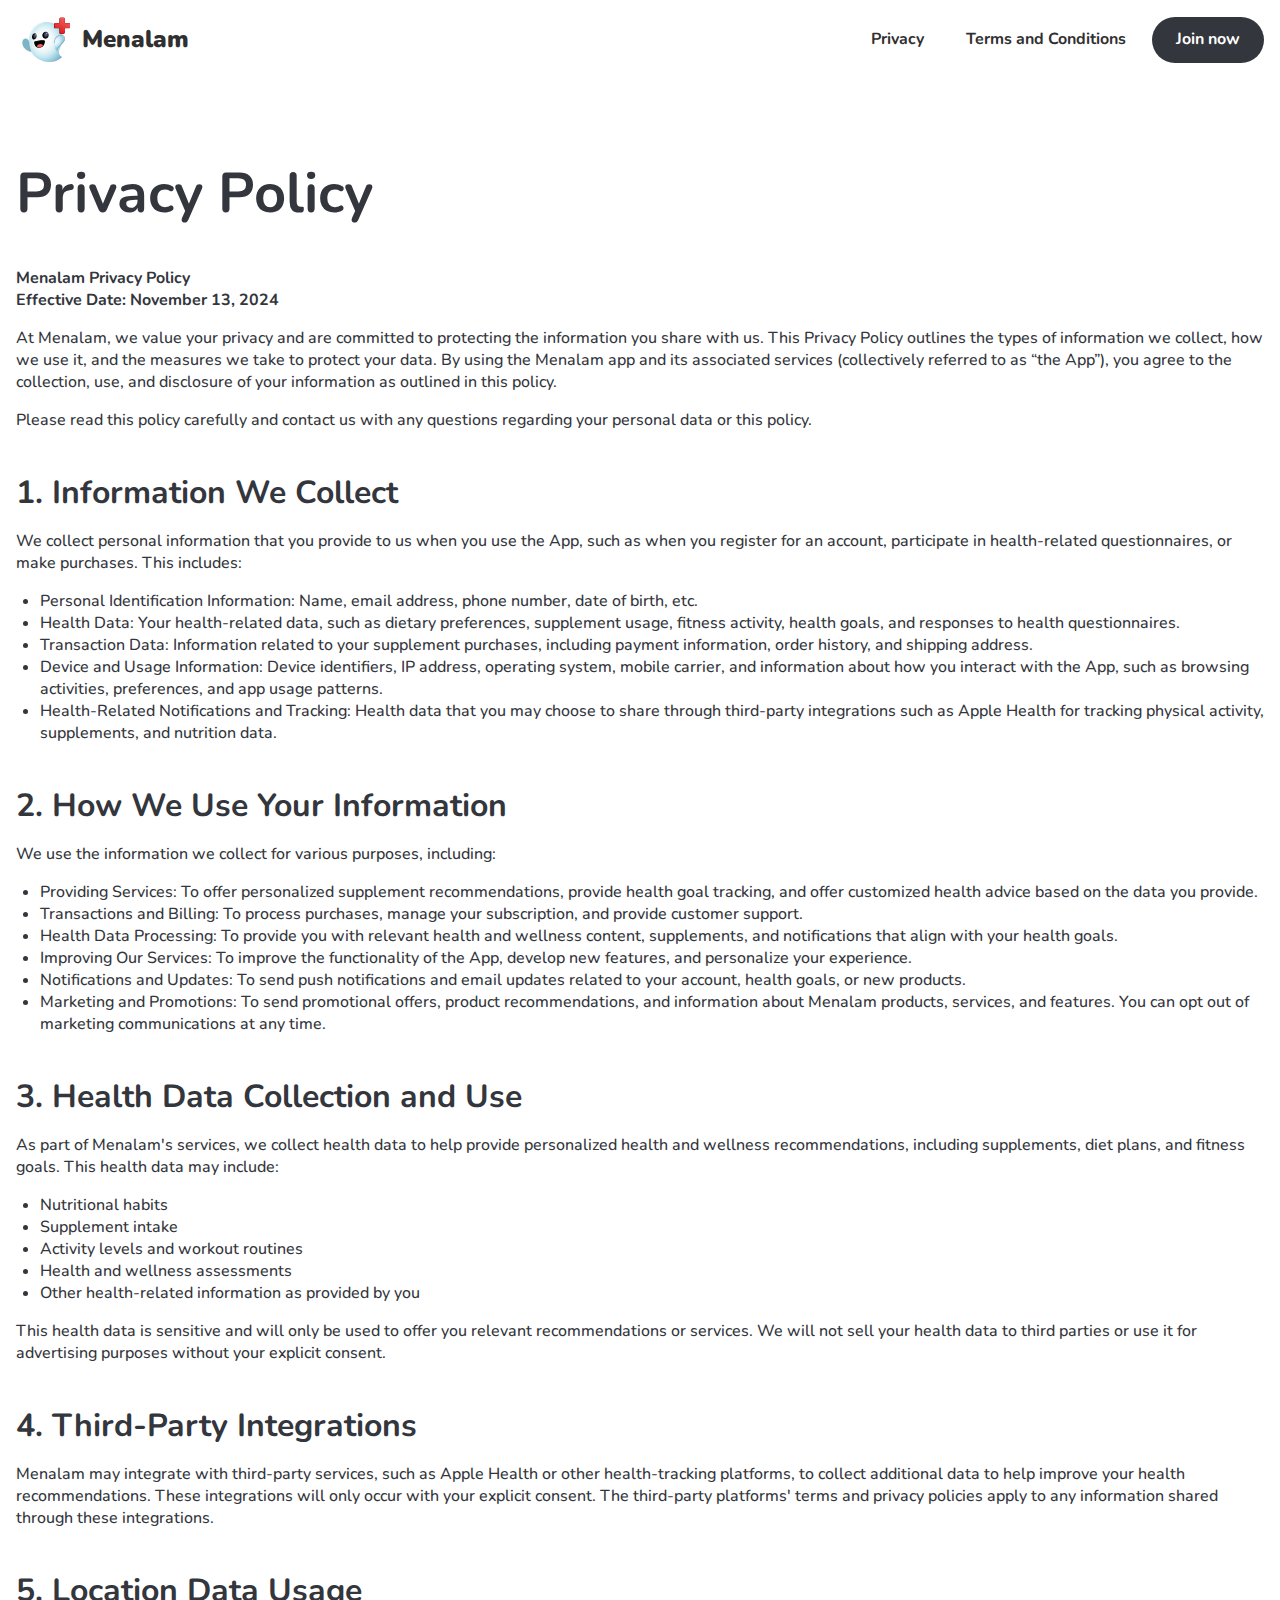
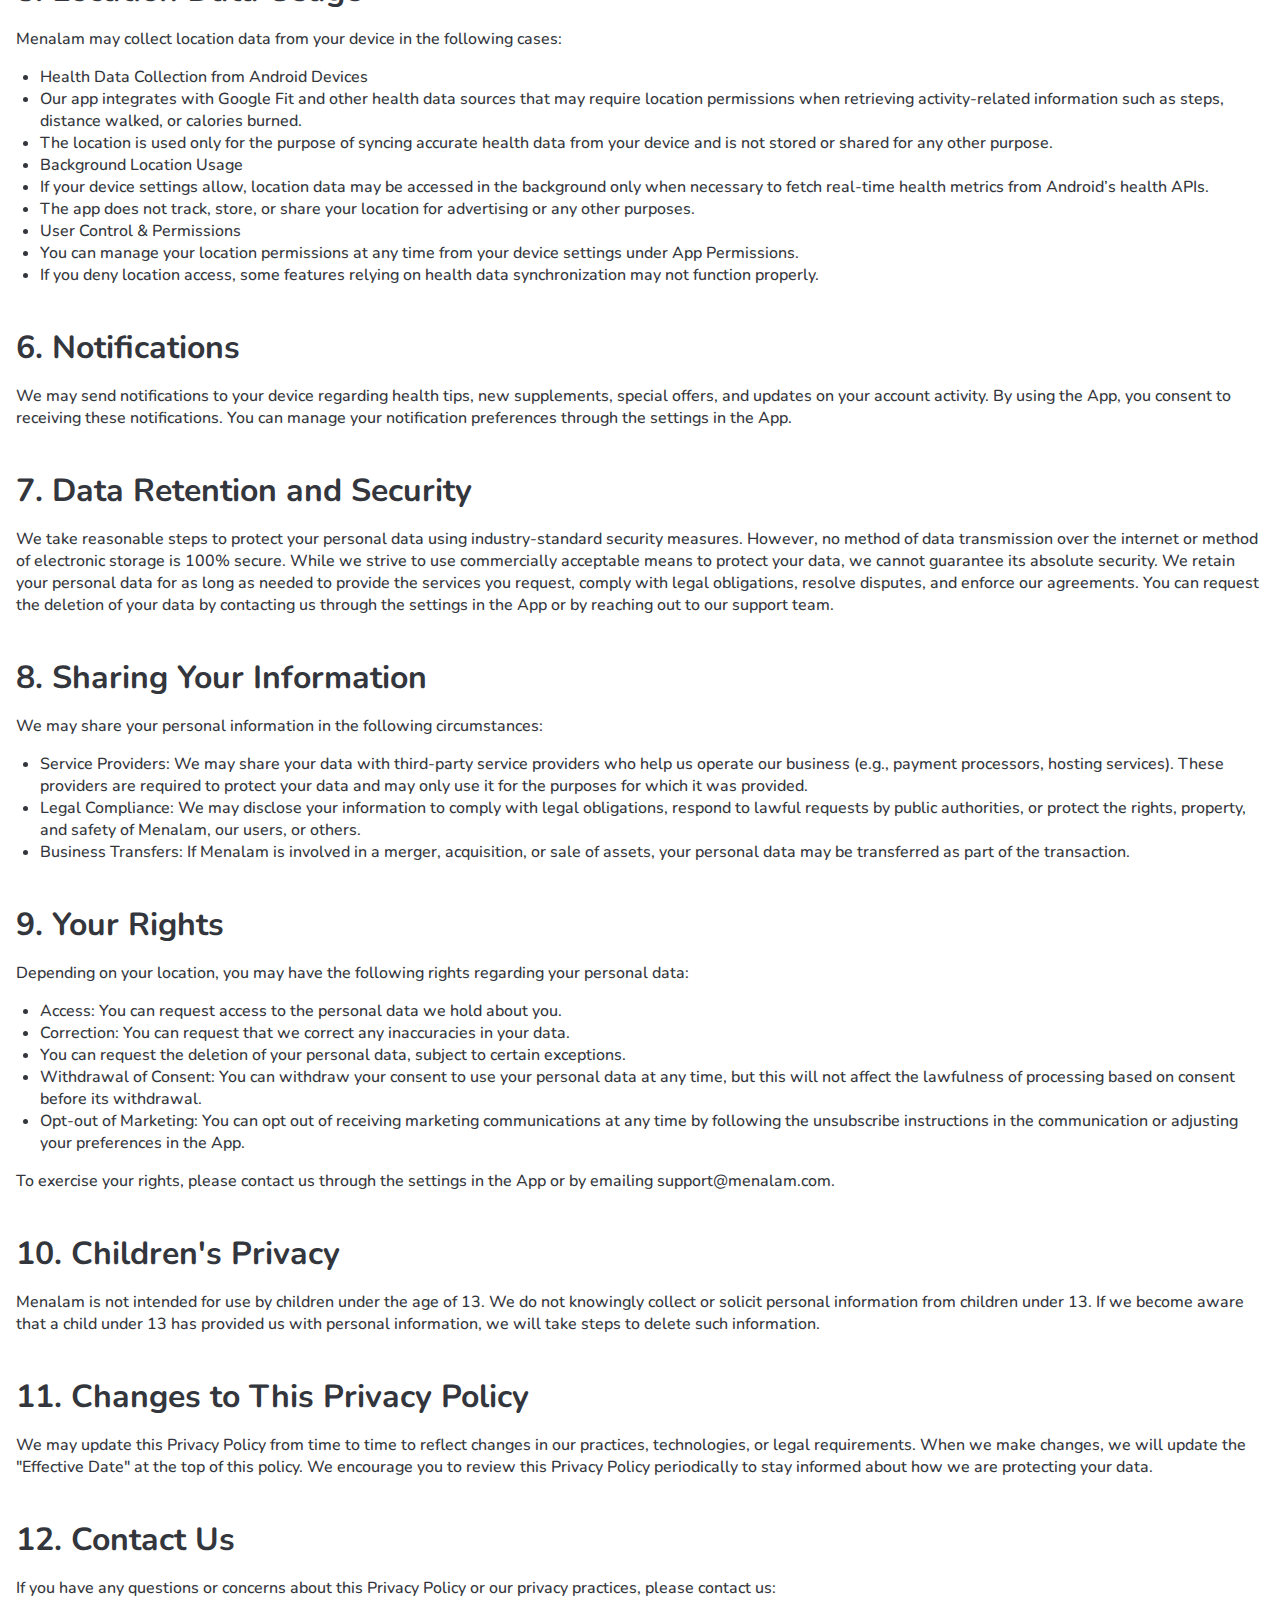
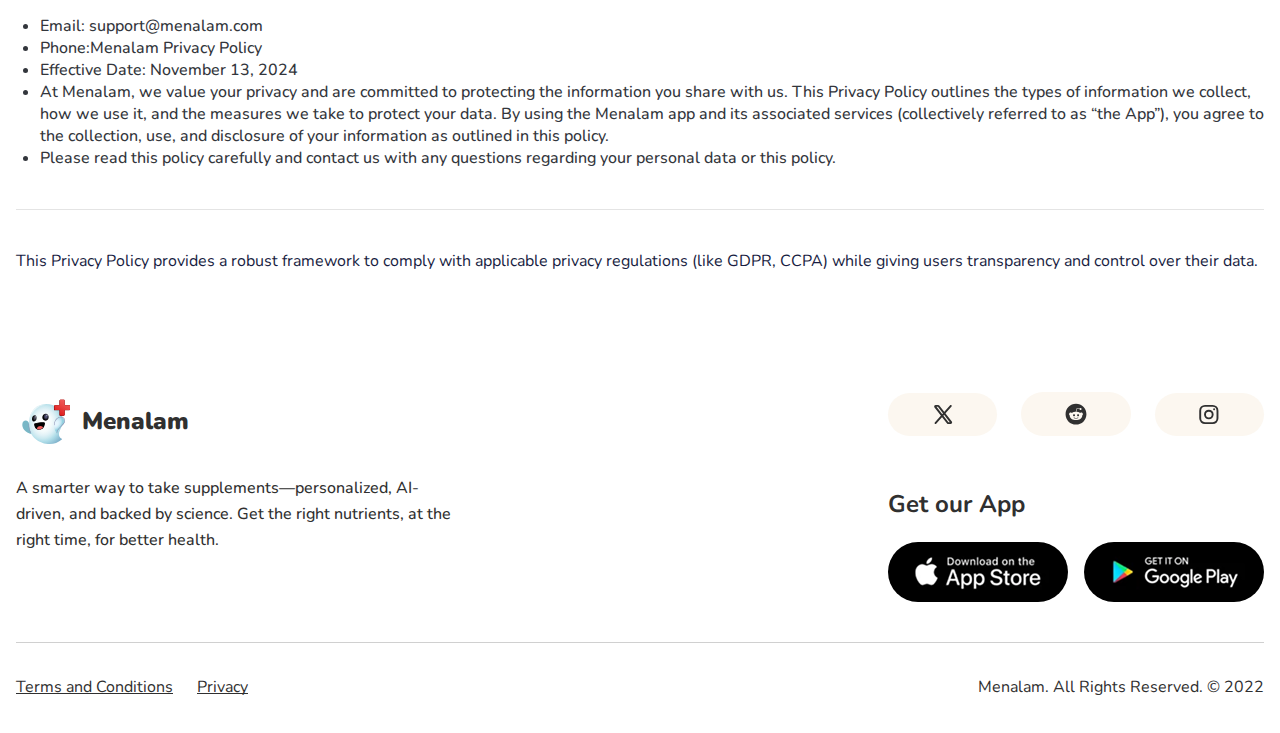
==== privacy.html @ 538ca1f8 "feat: added privacy & terms" ====
<!DOCTYPE html>
<html lang="en">
  <head>
    <meta charset="UTF-8" />
    <meta name="viewport" content="width=device-width, initial-scale=1.0" />
    <title>Menalam</title>
    <link rel="shortcut icon" href="./favicon.ico" type="image/x-icon" />
    <link rel="stylesheet" href="./css/swiper-bundle.min.css" />
    <link rel="stylesheet" href="./css/animate.min.css" />
    <link rel="stylesheet" href="./css/index.css" />
    <script src="./js/swiper-bundle.min.js"></script>
    <script type="module" src="./js/index.js" defer></script>
  </head>

  <body>
    <header class="header">
      <div class="container">
        <div class="header__content">
          <div class="header__logo">
            <a class="header__logo-link" href="./">
              <img class="header__logo-link-image" src="./assets/logo.svg" alt="logo" />
              <span class="header__logo-link-text">Menalam</span>
            </a>
          </div>

          <nav class="header__nav">
            <ul class="header__nav-menu">
              <!-- <li class="header__nav-menu-item">
                <a class="header__nav-menu-item-link" href="#">Home</a>
              </li>
              <li class="header__nav-menu-item">
                <a class="header__nav-menu-item-link" href="#">About</a>
              </li> -->
              <li class="header__nav-menu-item">
                <a class="header__nav-menu-item-link" href="./privacy.html">Privacy</a>
              </li>
              <!-- <li class="header__nav-menu-item">
                <a class="header__nav-menu-item-link" href="#">Contact</a>
              </li> -->
              <li class="header__nav-menu-item">
                <a class="header__nav-menu-item-link" href="./terms.html">Terms and Conditions</a>
              </li>
              <li class="header__nav-menu-item">
                <a
                  class="header__nav-menu-item-button"
                  href="https://apps.apple.com/us/app/menalam/id6741103231"
                  >Join now</a
                >
              </li>
            </ul>
          </nav>

          <div class="header__burger">
            <button class="header__burger-button"></button>
          </div>
        </div>
      </div>
    </header>

    <main class="main">
      <section class="info-page">
        <div class="container">
          <h2>Privacy Policy</h2>

          <p>
            <b>
              Menalam Privacy Policy <br />
              Effective Date: November 13, 2024
            </b>
          </p>

          <p>
            At Menalam, we value your privacy and are committed to protecting the information you
            share with us. This Privacy Policy outlines the types of information we collect, how we
            use it, and the measures we take to protect your data. By using the Menalam app and its
            associated services (collectively referred to as “the App”), you agree to the
            collection, use, and disclosure of your information as outlined in this policy.
          </p>

          <p>
            Please read this policy carefully and contact us with any questions regarding your
            personal data or this policy.
          </p>

          <h3>1. Information We Collect</h3>

          <p>
            We collect personal information that you provide to us when you use the App, such as
            when you register for an account, participate in health-related questionnaires, or make
            purchases. This includes:
          </p>

          <ul>
            <li>
              Personal Identification Information: Name, email address, phone number, date of birth,
              etc.
            </li>
            <li>
              Health Data: Your health-related data, such as dietary preferences, supplement usage,
              fitness activity, health goals, and responses to health questionnaires.
            </li>
            <li>
              Transaction Data: Information related to your supplement purchases, including payment
              information, order history, and shipping address.
            </li>
            <li>
              Device and Usage Information: Device identifiers, IP address, operating system, mobile
              carrier, and information about how you interact with the App, such as browsing
              activities, preferences, and app usage patterns.
            </li>
            <li>
              Health-Related Notifications and Tracking: Health data that you may choose to share
              through third-party integrations such as Apple Health for tracking physical activity,
              supplements, and nutrition data.
            </li>
          </ul>

          <h3>2. How We Use Your Information</h3>

          <p>We use the information we collect for various purposes, including:</p>

          <ul>
            <li>
              Providing Services: To offer personalized supplement recommendations, provide health
              goal tracking, and offer customized health advice based on the data you provide.
            </li>
            <li>
              Transactions and Billing: To process purchases, manage your subscription, and provide
              customer support.
            </li>
            <li>
              Health Data Processing: To provide you with relevant health and wellness content,
              supplements, and notifications that align with your health goals.
            </li>
            <li>
              Improving Our Services: To improve the functionality of the App, develop new features,
              and personalize your experience.
            </li>
            <li>
              Notifications and Updates: To send push notifications and email updates related to
              your account, health goals, or new products.
            </li>
            <li>
              Marketing and Promotions: To send promotional offers, product recommendations, and
              information about Menalam products, services, and features. You can opt out of
              marketing communications at any time.
            </li>
          </ul>

          <h3>3. Health Data Collection and Use</h3>

          <p>
            As part of Menalam's services, we collect health data to help provide personalized
            health and wellness recommendations, including supplements, diet plans, and fitness
            goals. This health data may include:
          </p>

          <ul>
            <li>Nutritional habits</li>
            <li>Supplement intake</li>
            <li>Activity levels and workout routines</li>
            <li>Health and wellness assessments</li>
            <li>Other health-related information as provided by you</li>
          </ul>

          <p>
            This health data is sensitive and will only be used to offer you relevant
            recommendations or services. We will not sell your health data to third parties or use
            it for advertising purposes without your explicit consent.
          </p>

          <h3>4. Third-Party Integrations</h3>

          <p>
            Menalam may integrate with third-party services, such as Apple Health or other
            health-tracking platforms, to collect additional data to help improve your health
            recommendations. These integrations will only occur with your explicit consent. The
            third-party platforms' terms and privacy policies apply to any information shared
            through these integrations.
          </p>

          <h3>5. Location Data Usage</h3>

          <p>Menalam may collect location data from your device in the following cases:</p>

          <ul>
            <li>Health Data Collection from Android Devices</li>
            <li>
              Our app integrates with Google Fit and other health data sources that may require
              location permissions when retrieving activity-related information such as steps,
              distance walked, or calories burned.
            </li>
            <li>
              The location is used only for the purpose of syncing accurate health data from your
              device and is not stored or shared for any other purpose.
            </li>
            <li>Background Location Usage</li>
            <li>
              If your device settings allow, location data may be accessed in the background only
              when necessary to fetch real-time health metrics from Android’s health APIs.
            </li>
            <li>
              The app does not track, store, or share your location for advertising or any other
              purposes.
            </li>
            <li>User Control & Permissions</li>
            <li>
              You can manage your location permissions at any time from your device settings under
              App Permissions.
            </li>
            <li>
              If you deny location access, some features relying on health data synchronization may
              not function properly.
            </li>
          </ul>

          <h3>6. Notifications</h3>

          <p>
            We may send notifications to your device regarding health tips, new supplements, special
            offers, and updates on your account activity. By using the App, you consent to receiving
            these notifications. You can manage your notification preferences through the settings
            in the App.
          </p>

          <h3>7. Data Retention and Security</h3>

          <p>
            We take reasonable steps to protect your personal data using industry-standard security
            measures. However, no method of data transmission over the internet or method of
            electronic storage is 100% secure. While we strive to use commercially acceptable means
            to protect your data, we cannot guarantee its absolute security. We retain your personal
            data for as long as needed to provide the services you request, comply with legal
            obligations, resolve disputes, and enforce our agreements. You can request the deletion
            of your data by contacting us through the settings in the App or by reaching out to our
            support team.
          </p>

          <h3>8. Sharing Your Information</h3>

          <p>We may share your personal information in the following circumstances:</p>

          <ul>
            <li>
              Service Providers: We may share your data with third-party service providers who help
              us operate our business (e.g., payment processors, hosting services). These providers
              are required to protect your data and may only use it for the purposes for which it
              was provided.
            </li>
            <li>
              Legal Compliance: We may disclose your information to comply with legal obligations,
              respond to lawful requests by public authorities, or protect the rights, property, and
              safety of Menalam, our users, or others.
            </li>
            <li>
              Business Transfers: If Menalam is involved in a merger, acquisition, or sale of
              assets, your personal data may be transferred as part of the transaction.
            </li>
          </ul>

          <h3>9. Your Rights</h3>

          <p>
            Depending on your location, you may have the following rights regarding your personal
            data:
          </p>

          <ul>
            <li>Access: You can request access to the personal data we hold about you.</li>
            <li>Correction: You can request that we correct any inaccuracies in your data.</li>
            <li>
              You can request the deletion of your personal data, subject to certain exceptions.
            </li>
            <li>
              Withdrawal of Consent: You can withdraw your consent to use your personal data at any
              time, but this will not affect the lawfulness of processing based on consent before
              its withdrawal.
            </li>
            <li>
              Opt-out of Marketing: You can opt out of receiving marketing communications at any
              time by following the unsubscribe instructions in the communication or adjusting your
              preferences in the App.
            </li>
          </ul>

          <p>
            To exercise your rights, please contact us through the settings in the App or by
            emailing support@menalam.com.
          </p>

          <h3>10. Children's Privacy</h3>

          <p>
            Menalam is not intended for use by children under the age of 13. We do not knowingly
            collect or solicit personal information from children under 13. If we become aware that
            a child under 13 has provided us with personal information, we will take steps to delete
            such information.
          </p>

          <h3>11. Changes to This Privacy Policy</h3>
          <p>
            We may update this Privacy Policy from time to time to reflect changes in our practices,
            technologies, or legal requirements. When we make changes, we will update the "Effective
            Date" at the top of this policy. We encourage you to review this Privacy Policy
            periodically to stay informed about how we are protecting your data.
          </p>

          <h3>12. Contact Us</h3>
          <p>
            If you have any questions or concerns about this Privacy Policy or our privacy
            practices, please contact us:
          </p>
          <ul>
            <li>Email: support@menalam.com</li>
            <li>Phone:Menalam Privacy Policy</li>
            <li>Effective Date: November 13, 2024</li>
            <li>
              At Menalam, we value your privacy and are committed to protecting the information you
              share with us. This Privacy Policy outlines the types of information we collect, how
              we use it, and the measures we take to protect your data. By using the Menalam app and
              its associated services (collectively referred to as “the App”), you agree to the
              collection, use, and disclosure of your information as outlined in this policy.
            </li>
            <li>
              Please read this policy carefully and contact us with any questions regarding your
              personal data or this policy.
            </li>
          </ul>

          <div class="info-page__disclaimer">This Privacy Policy provides a robust framework to comply with applicable privacy regulations (like GDPR, CCPA) while giving users transparency and control over their data.</div>
        </div>
      </section>
    </main>

    <footer class="footer">
      <div class="container">
        <div class="footer__content">
          <div class="footer__info">
            <div class="footer__info-logo">
              <a class="footer__info-logo-link" href="#">
                <img class="footer__info-logo-link-image" src="./assets/logo.svg" alt="logo" />
                <span class="footer__info-logo-link-text">Menalam</span>
              </a>
            </div>

            <div class="footer__info-text">
              A smarter way to take supplements—personalized, AI-driven, and backed by science. Get
              the right nutrients, at the right time, for better health.
            </div>
          </div>

          <div class="footer__details">
            <div class="footer__details-social">
              <a class="footer__details-social-link" href="#">
                <img class="footer__details-social-link-image" src="./assets/icons/x.svg" alt="x" />
              </a>
              <a class="footer__details-social-link" href="#">
                <img
                  class="footer__details-social-link-image"
                  src="./assets/icons/reddit.svg"
                  alt="reddit"
                />
              </a>
              <a class="footer__details-social-link" href="#">
                <img
                  class="footer__details-social-link-image"
                  src="./assets/icons/instagram.svg"
                  alt="instagram"
                />
              </a>
            </div>

            <div class="footer__details-title">Get our App</div>

            <div class="footer__details-download">
              <a
                class="footer__details-download-link"
                href="https://apps.apple.com/us/app/menalam/id6741103231"
              >
                <img
                  class="footer__details-download-link-image"
                  src="./assets/appstore.png"
                  alt="appstore"
                />
              </a>
              <a
                class="footer__details-download-link"
                href="https://apps.apple.com/us/app/menalam/id6741103231"
              >
                <img
                  class="footer__details-download-link-image"
                  src="./assets/googleplay.png"
                  alt="googleplay"
                />
              </a>
            </div>
          </div>
        </div>

        <div class="footer__copiright">
          <div class="footer__copiright-item">
            <a class="footer__copiright-item-link" href="./terms.html">Terms and Conditions</a>
            <a class="footer__copiright-item-link" href="./privacy.html">Privacy</a>
          </div>
          <div class="footer__copiright-item">Menalam. All Rights Reserved. © 2022</div>
        </div>
      </div>
    </footer>
  </body>
</html>
---- css/index.css ----
@import url("https://fonts.googleapis.com/css2?family=Nunito:ital,wght@0,200..1000;1,200..1000&display=swap");
html {
  font-size: 16px;
  font-family: "Nunito", sans-serif;
  font-weight: 400;
  font-style: normal;
  scroll-behavior: smooth;
}

body {
  position: relative;
  margin: 0;
  overflow-y: scroll;
  color: #181d42;
  background-color: #ffffff;
}

a,
button,
input,
textarea {
  font-family: "Nunito", sans-serif;
  text-decoration: none;
}

figure {
  margin: 0;
}

img {
  max-width: 100%;
  height: auto;
}

.container {
  max-width: 1312px;
  width: 100%;
  margin: 0 auto;
  padding: 0 16px;
  -webkit-box-sizing: border-box;
          box-sizing: border-box;
}

.button {
  display: inline-block;
  padding: 16px 32px;
  width: 100%;
  -webkit-box-sizing: border-box;
          box-sizing: border-box;
  font-weight: 700;
  font-size: 16px;
  line-height: 162%;
  color: #fff;
  text-align: center;
  border: none;
  border-radius: 50px;
  background-color: #33363c;
  -webkit-transition: background-color ease-in-out 0.2s;
  transition: background-color ease-in-out 0.2s;
  cursor: pointer;
}
.button:hover {
  background-color: #fd706c;
}
.button:active {
  background-color: #dd423d;
}

.header {
  position: fixed;
  top: 0;
  left: 0;
  right: 0;
  z-index: 1000;
  padding: 10px 0;
  background-color: #ffffff;
}
.header::before {
  content: "";
  position: absolute;
  top: 0;
  left: 0;
  right: 0;
  bottom: 0;
  z-index: 1;
  background-color: #ffffff;
}
.header .container {
  max-width: 1472px;
}
.header__content {
  display: -webkit-box;
  display: -ms-flexbox;
  display: flex;
  -webkit-box-pack: justify;
      -ms-flex-pack: justify;
          justify-content: space-between;
  -webkit-box-align: center;
      -ms-flex-align: center;
          align-items: center;
  gap: 24px;
}
.header__logo {
  position: relative;
  z-index: 10;
  display: block;
  -webkit-box-flex: 0;
      -ms-flex: 0 0 auto;
          flex: 0 0 auto;
  width: -webkit-fit-content;
  width: -moz-fit-content;
  width: fit-content;
}
.header__logo-link {
  display: -webkit-box;
  display: -ms-flexbox;
  display: flex;
  -webkit-box-align: center;
      -ms-flex-align: center;
          align-items: center;
  -webkit-box-pack: center;
      -ms-flex-pack: center;
          justify-content: center;
  gap: 6px;
}
.header__logo-link-image {
  display: block;
  max-width: 100%;
  width: 60px;
  height: auto;
}
.header__logo-link-text {
  display: inline-block;
  font-weight: 900;
  font-size: 24px;
  line-height: 108%;
  color: #303030;
}
.header__nav {
  position: relative;
  z-index: 10;
}
@media (max-width: 1024px) {
  .header__nav {
    position: fixed;
    top: 0;
    left: 0;
    right: 0;
    bottom: 0;
    z-index: -1;
    overflow: hidden;
    background-color: rgba(0, 0, 0, 0);
    -webkit-transition-property: background-color;
    transition-property: background-color;
    -webkit-transition-timing-function: ease-in-out;
            transition-timing-function: ease-in-out;
    -webkit-transition-duration: 0.4s;
            transition-duration: 0.4s;
    pointer-events: none;
  }
}
@media (max-width: 1024px) {
  .header__nav.active {
    background-color: rgba(0, 0, 0, 0.2);
    pointer-events: all;
  }
}
.header__nav-menu {
  display: -webkit-box;
  display: -ms-flexbox;
  display: flex;
  -webkit-box-align: center;
      -ms-flex-align: center;
          align-items: center;
  -webkit-box-pack: end;
      -ms-flex-pack: end;
          justify-content: flex-end;
  -ms-flex-wrap: wrap;
      flex-wrap: wrap;
  gap: 10px;
  padding: 0;
  margin: 0;
  list-style-type: none;
}
@media (max-width: 1024px) {
  .header__nav-menu {
    position: absolute;
    top: 0;
    right: 0;
    bottom: 0;
    max-width: 360px;
    width: 100%;
    padding: 100px 16px 40px;
    -webkit-box-orient: vertical;
    -webkit-box-direction: normal;
        -ms-flex-direction: column;
            flex-direction: column;
    -webkit-box-align: start;
        -ms-flex-align: start;
            align-items: flex-start;
    -webkit-box-pack: start;
        -ms-flex-pack: start;
            justify-content: flex-start;
    -webkit-box-sizing: border-box;
            box-sizing: border-box;
    background-color: #ffffff;
    -webkit-box-shadow: 0 0 20px rgba(0, 0, 0, 0.1);
            box-shadow: 0 0 20px rgba(0, 0, 0, 0.1);
    -webkit-transform: translateX(110dvw);
            transform: translateX(110dvw);
    pointer-events: none;
    -webkit-transition-property: -webkit-transform;
    transition-property: -webkit-transform;
    transition-property: transform;
    transition-property: transform, -webkit-transform;
    -webkit-transition-timing-function: ease-in-out;
            transition-timing-function: ease-in-out;
    -webkit-transition-duration: 0.4s;
            transition-duration: 0.4s;
  }
}
@media (max-width: 576px) {
  .header__nav-menu {
    max-width: none;
  }
}
.header__nav-menu-item {
  -webkit-box-flex: 0;
      -ms-flex: 0 0 auto;
          flex: 0 0 auto;
}
@media (max-width: 1024px) {
  .header__nav-menu-item {
    width: 100%;
  }
}
.header__nav-menu-item-link {
  display: inline-block;
  padding: 10px 16px;
  -webkit-box-sizing: border-box;
          box-sizing: border-box;
  font-weight: 700;
  font-size: 16px;
  line-height: 162%;
  color: #303030;
  -webkit-transition: color ease-in-out 0.2s;
  transition: color ease-in-out 0.2s;
  cursor: pointer;
}
@media (max-width: 1024px) {
  .header__nav-menu-item-link {
    width: 100%;
  }
}
.header__nav-menu-item-link:hover {
  color: #fd706c;
}
.header__nav-menu-item-link:active {
  color: #dd423d;
}
.header__nav-menu-item-button {
  display: inline-block;
  padding: 10px 24px;
  font-weight: 700;
  font-size: 16px;
  line-height: 162%;
  color: #fff;
  border: none;
  border-radius: 50px;
  background-color: #33363c;
  -webkit-transition: background-color ease-in-out 0.2s;
  transition: background-color ease-in-out 0.2s;
  cursor: pointer;
}
@media (max-width: 1024px) {
  .header__nav-menu-item-button {
    margin-left: 16px;
  }
}
.header__nav-menu-item-button:hover {
  background-color: #fd706c;
}
.header__nav-menu-item-button:active {
  background-color: #dd423d;
}
@media (max-width: 1024px) {
  .header__nav.active .header__nav-menu {
    -webkit-transform: translateX(0dvw);
            transform: translateX(0dvw);
    pointer-events: all;
  }
}
.header__burger {
  position: relative;
  z-index: 10;
  display: none;
  -webkit-box-flex: 0;
      -ms-flex: 0 0 auto;
          flex: 0 0 auto;
}
@media (max-width: 1024px) {
  .header__burger {
    display: block;
  }
}
.header__burger-button {
  position: relative;
  display: inline-block;
  width: 40px;
  height: 40px;
  padding: 0;
  border: none;
  background-color: #ffffff;
  cursor: pointer;
}
.header__burger-button::before, .header__burger-button::after {
  content: "";
  position: absolute;
  top: 50%;
  left: 50%;
  display: block;
  width: 28px;
  height: 2px;
  background-color: #303030;
  -webkit-transition: -webkit-transform ease-in-out 0.2s;
  transition: -webkit-transform ease-in-out 0.2s;
  transition: transform ease-in-out 0.2s;
  transition: transform ease-in-out 0.2s, -webkit-transform ease-in-out 0.2s;
}
.header__burger-button::before {
  -webkit-transform: translate3d(-50%, calc(-50% + 4px), 0);
          transform: translate3d(-50%, calc(-50% + 4px), 0);
}
.header__burger-button::after {
  -webkit-transform: translate3d(-50%, calc(-50% - 4px), 0);
          transform: translate3d(-50%, calc(-50% - 4px), 0);
}
.header__burger-button.active::before {
  -webkit-transform: translate3d(-50%, -50%, 0) rotate(-45deg);
          transform: translate3d(-50%, -50%, 0) rotate(-45deg);
}
.header__burger-button.active::after {
  -webkit-transform: translate3d(-50%, -50%, 0) rotate(45deg);
          transform: translate3d(-50%, -50%, 0) rotate(45deg);
}

.main {
  padding: 80px 0 0;
}

.first-screen {
  padding: 36px 0 0;
}
.first-screen__tag {
  display: -webkit-box;
  display: -ms-flexbox;
  display: flex;
  -webkit-box-align: center;
      -ms-flex-align: center;
          align-items: center;
  -webkit-box-pack: center;
      -ms-flex-pack: center;
          justify-content: center;
  gap: 8px;
  width: -webkit-fit-content;
  width: -moz-fit-content;
  width: fit-content;
  padding: 9px 16px;
  margin: 0 auto;
  font-weight: 700;
  font-size: 16px;
  line-height: 150%;
  color: #6b5100;
  border-radius: 40px;
  background-color: #fed350;
}
.first-screen__tag::before {
  content: "";
  display: block;
  -webkit-box-flex: 0;
      -ms-flex: 0 0 auto;
          flex: 0 0 auto;
  width: 20px;
  aspect-ratio: 1/1;
  background: url(..//assets/icons/heart.svg) center/cover no-repeat;
}
.first-screen__title {
  max-width: 748px;
  margin: 24px auto;
  font-weight: 700;
  font-size: 56px;
  line-height: 120%;
  text-align: center;
  color: #33363c;
}
@media (max-width: 1024px) {
  .first-screen__title {
    font-size: 48px;
  }
}
@media (max-width: 576px) {
  .first-screen__title {
    margin: 24px auto 16px;
    font-size: 32px;
  }
}
.first-screen__description {
  max-width: 580px;
  margin: 24px auto;
  font-weight: 500;
  font-size: 24px;
  text-align: center;
  color: #33363c;
}
@media (max-width: 1024px) {
  .first-screen__description {
    font-size: 20px;
  }
}
@media (max-width: 576px) {
  .first-screen__description {
    margin: 16px auto 24px;
    font-size: 16px;
  }
}
.first-screen__download {
  display: -webkit-box;
  display: -ms-flexbox;
  display: flex;
  -webkit-box-align: center;
      -ms-flex-align: center;
          align-items: center;
  -webkit-box-pack: center;
      -ms-flex-pack: center;
          justify-content: center;
  gap: 16px;
  margin: 0 0 24px;
}
@media (max-width: 576px) {
  .first-screen__download {
    -ms-flex-wrap: wrap;
        flex-wrap: wrap;
    margin: 24px 0 32px;
  }
}
.first-screen__download-link {
  display: -webkit-box;
  display: -ms-flexbox;
  display: flex;
  -webkit-box-align: center;
      -ms-flex-align: center;
          align-items: center;
  -webkit-box-pack: center;
      -ms-flex-pack: center;
          justify-content: center;
  padding: 8px 16px;
  width: -webkit-fit-content;
  width: -moz-fit-content;
  width: fit-content;
  -webkit-box-sizing: border-box;
          box-sizing: border-box;
  border: none;
  border-radius: 50px;
  background-color: #000000;
}
@media (max-width: 576px) {
  .first-screen__download-link {
    width: 100%;
  }
}
.first-screen__download-link-image {
  display: block;
  max-width: 100%;
  width: 148px;
  height: auto;
}
.first-screen__phone {
  position: relative;
  display: -webkit-box;
  display: -ms-flexbox;
  display: flex;
  -webkit-box-pack: center;
      -ms-flex-pack: center;
          justify-content: center;
  margin: 0 -16px;
  padding: 0 16px;
  overflow: hidden;
}
.first-screen__phone::before {
  content: "";
  position: absolute;
  left: 50%;
  bottom: 0;
  z-index: 1;
  display: block;
  max-width: 1000px;
  width: 80%;
  aspect-ratio: 3/1;
  background: url(../assets/ellipse-fs.svg) center/cover no-repeat;
  -webkit-transform: translate3d(-50%, 40%, 0);
          transform: translate3d(-50%, 40%, 0);
  -webkit-filter: blur(80px);
          filter: blur(80px);
}
@media (max-width: 576px) {
  .first-screen__phone::before {
    display: none;
  }
}
.first-screen__phone-content {
  position: relative;
  z-index: 10;
  display: -webkit-box;
  display: -ms-flexbox;
  display: flex;
  -webkit-box-align: start;
      -ms-flex-align: start;
          align-items: flex-start;
  -webkit-box-pack: center;
      -ms-flex-pack: center;
          justify-content: center;
  max-width: 506px;
  width: 100%;
  aspect-ratio: 506/430;
  margin: 0 auto;
  overflow: hidden;
}
.first-screen__phone-content-image {
  position: relative;
  z-index: 10;
  display: block;
  max-width: 100%;
  width: 100%;
  height: auto;
}
.first-screen__phone-content-screen {
  position: absolute;
  z-index: 5;
  top: 24%;
  left: 4%;
  right: 4%;
  bottom: 0;
  aspect-ratio: 440/910;
}
.first-screen__phone-content-screen-image {
  display: block;
  width: 100%;
  height: 100%;
  background: url(../assets/screen1.jpg) top center no-repeat;
  background-size: contain;
  background-attachment: fixed;
  background-color: #ffffff;
}
.first-screen__iherb {
  padding: 40px 0;
}
.first-screen__iherb-logo {
  display: -webkit-box;
  display: -ms-flexbox;
  display: flex;
  -webkit-box-align: center;
      -ms-flex-align: center;
          align-items: center;
  -webkit-box-pack: center;
      -ms-flex-pack: center;
          justify-content: center;
  margin: 0 0 24px;
}
.first-screen__iherb-logo-image {
  display: block;
  max-width: 100%;
  height: auto;
}
.first-screen__iherb-text {
  max-width: 480px;
  margin: 0 auto;
  font-weight: 500;
  font-size: 16px;
  text-align: center;
  color: #33363c;
}

.how-works {
  padding: 80px 0;
}
@media (max-width: 1024px) {
  .how-works {
    padding: 60px 0;
  }
}
@media (max-width: 576px) {
  .how-works {
    padding: 40px 0;
  }
}
.how-works__tag {
  display: block;
  width: -webkit-fit-content;
  width: -moz-fit-content;
  width: fit-content;
  padding: 8px 16px;
  margin: 0 0 16px;
  font-weight: 700;
  font-size: 16px;
  line-height: 162%;
  color: #00541f;
  border-radius: 50px;
  background-color: #cdf545;
}
@media (max-width: 576px) {
  .how-works__tag {
    margin: 0 auto 16px;
  }
}
.how-works__title {
  margin: 0 0 80px;
  font-weight: 700;
  font-size: 56px;
  line-height: 120%;
  color: #33363c;
}
@media (max-width: 1024px) {
  .how-works__title {
    margin-bottom: 60px;
    font-size: 48px;
  }
}
@media (max-width: 576px) {
  .how-works__title {
    margin-bottom: 40px;
    font-size: 32px;
    text-align: center;
  }
}
.how-works__content {
  display: -webkit-box;
  display: -ms-flexbox;
  display: flex;
  -ms-flex-wrap: wrap;
      flex-wrap: wrap;
  gap: 24px;
}
.how-works__step {
  display: -webkit-box;
  display: -ms-flexbox;
  display: flex;
  -ms-flex-wrap: wrap;
      flex-wrap: wrap;
  gap: 40px 24px;
  padding: 56px;
  -webkit-box-sizing: border-box;
          box-sizing: border-box;
  border-radius: 56px;
  background-color: #fafafa;
}
@media (max-width: 1024px) {
  .how-works__step {
    padding: 32px;
    border-radius: 32px;
  }
}
@media (max-width: 576px) {
  .how-works__step {
    padding: 16px;
    border-radius: 24px;
  }
}
.how-works__step-info-title {
  display: -webkit-box;
  display: -ms-flexbox;
  display: flex;
  -webkit-box-align: center;
      -ms-flex-align: center;
          align-items: center;
  gap: 16px;
  margin: 0 0 16px;
  font-weight: 700;
  font-size: 40px;
  line-height: 120%;
  color: #33363c;
}
@media (max-width: 1024px) {
  .how-works__step-info-title {
    font-size: 32px;
  }
}
@media (max-width: 576px) {
  .how-works__step-info-title {
    font-size: 24px;
  }
}
.how-works__step-info-title-id {
  display: -webkit-box;
  display: -ms-flexbox;
  display: flex;
  -webkit-box-align: center;
      -ms-flex-align: center;
          align-items: center;
  -webkit-box-pack: center;
      -ms-flex-pack: center;
          justify-content: center;
  -webkit-box-flex: 0;
      -ms-flex: 0 0 auto;
          flex: 0 0 auto;
  min-width: 70px;
  width: -webkit-fit-content;
  width: -moz-fit-content;
  width: fit-content;
  height: 70px;
  padding: 16px;
  -webkit-box-sizing: border-box;
          box-sizing: border-box;
  border: 4px solid #33363c;
  border-radius: 70px;
}
@media (max-width: 576px) {
  .how-works__step-info-title-id {
    min-width: 40px;
    height: 40px;
    padding: 4px 8px;
    border-width: 2px;
  }
}
.how-works__step-info-description {
  margin: 0;
  font-weight: 500;
  font-size: 24px;
  color: #33363c;
}
@media (max-width: 1024px) {
  .how-works__step-info-description {
    font-size: 20px;
  }
}
@media (max-width: 576px) {
  .how-works__step-info-description {
    font-size: 16px;
  }
}
.how-works__step-info-controls {
  display: -webkit-box;
  display: -ms-flexbox;
  display: flex;
  -webkit-box-align: center;
      -ms-flex-align: center;
          align-items: center;
  -webkit-box-pack: center;
      -ms-flex-pack: center;
          justify-content: center;
  margin: 24px 0 0;
}
.how-works__step__figure {
  display: -webkit-box;
  display: -ms-flexbox;
  display: flex;
  -webkit-box-align: center;
      -ms-flex-align: center;
          align-items: center;
  -webkit-box-pack: center;
      -ms-flex-pack: center;
          justify-content: center;
}
.how-works__step__figure-image {
  display: block;
  max-width: 100%;
  height: auto;
}
.how-works__step_first {
  -webkit-box-align: center;
      -ms-flex-align: center;
          align-items: center;
  -webkit-box-orient: horizontal;
  -webkit-box-direction: normal;
      -ms-flex-direction: row;
          flex-direction: row;
}
@media (max-width: 1024px) {
  .how-works__step_first {
    -webkit-box-orient: vertical;
    -webkit-box-direction: normal;
        -ms-flex-direction: column;
            flex-direction: column;
  }
}
.how-works__step_first .how-works__step-info, .how-works__step_first .how-works__step-figure {
  -webkit-box-flex: 0;
      -ms-flex: 0 0 calc(50% - 12px);
          flex: 0 0 calc(50% - 12px);
}
@media (max-width: 1024px) {
  .how-works__step_first .how-works__step-info, .how-works__step_first .how-works__step-figure {
    -webkit-box-flex: 0;
        -ms-flex: 0 1 auto;
            flex: 0 1 auto;
  }
}
.how-works__step_second, .how-works__step_third {
  -webkit-box-pack: start;
      -ms-flex-pack: start;
          justify-content: flex-start;
  -webkit-box-flex: 0;
      -ms-flex: 0 0 calc(50% - 12px);
          flex: 0 0 calc(50% - 12px);
}
@media (max-width: 1024px) {
  .how-works__step_second, .how-works__step_third {
    -webkit-box-pack: center;
        -ms-flex-pack: center;
            justify-content: center;
    -webkit-box-flex: 1;
        -ms-flex: 1 1 100%;
            flex: 1 1 100%;
  }
}
.how-works__step_second {
  background-color: #f9ecdb;
  overflow: hidden;
}
.how-works__step_second .how-works__step-figure {
  overflow: hidden;
}
.how-works__step_second .how-works__step-figure-image.animate {
  -webkit-animation: fadeInUp;
          animation: fadeInUp;
  -webkit-animation-duration: 1s;
          animation-duration: 1s;
}

.supplements {
  padding: 80px 0;
}
@media (max-width: 1024px) {
  .supplements {
    padding: 60px 0;
  }
}
@media (max-width: 576px) {
  .supplements {
    padding: 40px 0;
  }
}
.supplements__tag {
  display: block;
  width: -webkit-fit-content;
  width: -moz-fit-content;
  width: fit-content;
  padding: 8px 16px;
  margin: 0 0 16px;
  font-weight: 700;
  font-size: 16px;
  line-height: 162%;
  color: #ffffff;
  border-radius: 50px;
  background-color: #3d94f3;
}
@media (max-width: 576px) {
  .supplements__tag {
    margin: 0 auto 16px;
  }
}
.supplements__title {
  max-width: 560px;
  margin: 0 0 56px;
  font-weight: 700;
  font-size: 56px;
  line-height: 120%;
  color: #33363c;
}
@media (max-width: 1024px) {
  .supplements__title {
    margin-bottom: 50px;
    font-size: 48px;
  }
}
@media (max-width: 576px) {
  .supplements__title {
    max-width: none;
    margin-bottom: 40px;
    font-size: 32px;
    text-align: center;
  }
}
.supplements__slider {
  margin: 0 0 80px;
}
@media (max-width: 1024px) {
  .supplements__slider {
    margin: 0 0 64px;
  }
}
.supplements__slider .swiper-slide {
  height: auto;
}
.supplements__slide {
  display: block;
  height: 100%;
  padding: 32px 24px 56px;
  -webkit-box-sizing: border-box;
          box-sizing: border-box;
  overflow: hidden;
  border-radius: 56px;
}
@media (max-width: 1024px) {
  .supplements__slide {
    padding: 32px 16px 56px;
    border-radius: 36px;
  }
}
@media (max-width: 576px) {
  .supplements__slide {
    position: relative;
    padding: 24px;
    border-radius: 24px;
    overflow: hidden;
  }
}
.supplements__slide_first {
  background-color: #eaeed3;
}
.supplements__slide_second {
  background-color: #ececfb;
}
.supplements__slide_third {
  background-color: #f1d5b7;
}
.supplements__slide-icon {
  margin: 0 -24px 32px;
}
@media (max-width: 576px) {
  .supplements__slide-icon {
    position: absolute;
    right: -100px;
    bottom: 10px;
    z-index: 1;
    width: -webkit-fit-content;
    width: -moz-fit-content;
    width: fit-content;
    margin: 0;
  }
}
.supplements__slide-icon-image {
  display: block;
  width: 100%;
  height: auto;
}
@media (max-width: 576px) {
  .supplements__slide-icon-image {
    height: 140px;
    width: auto;
  }
}
.supplements__slide-title {
  max-width: 80%;
  margin: 0 auto 8px;
  font-weight: 700;
  font-size: 24px;
  text-align: center;
  color: #33363c;
}
@media (max-width: 1024px) {
  .supplements__slide-title {
    max-width: none;
  }
}
@media (max-width: 576px) {
  .supplements__slide-title {
    position: relative;
    z-index: 10;
    margin: 0 0 16px;
    padding-right: 80px;
    font-size: 32px;
    text-align: left;
  }
}
.supplements__slide-subtitle {
  font-weight: 400;
  font-size: 24px;
  text-align: center;
  color: #33363c;
}
@media (max-width: 576px) {
  .supplements__slide-subtitle {
    position: relative;
    z-index: 10;
    padding-right: 120px;
    font-size: 16px;
    text-align: left;
  }
}
.supplements__phone {
  display: -webkit-box;
  display: -ms-flexbox;
  display: flex;
  -webkit-box-align: end;
      -ms-flex-align: end;
          align-items: flex-end;
  -webkit-box-pack: center;
      -ms-flex-pack: center;
          justify-content: center;
}
.supplements__phone-image {
  display: block;
  max-width: 100%;
  width: 510px;
  height: auto;
}
@media (max-width: 576px) {
  .supplements__phone-image {
    width: 340px;
  }
}

.reviews {
  padding: 80px 0;
}
@media (max-width: 1024px) {
  .reviews {
    padding: 60px 0;
  }
}
@media (max-width: 576px) {
  .reviews {
    padding: 40px 0;
  }
}
.reviews .container {
  max-width: 1632px;
}
.reviews__tag {
  display: block;
  width: -webkit-fit-content;
  width: -moz-fit-content;
  width: fit-content;
  padding: 8px 16px;
  margin: 0 auto 16px;
  font-weight: 700;
  font-size: 16px;
  line-height: 162%;
  color: #4b0656;
  border-radius: 50px;
  background-color: #e481c2;
}
.reviews__title {
  margin: 0 0 16px;
  font-weight: 700;
  font-size: 56px;
  line-height: 120%;
  color: #33363c;
  text-align: center;
}
@media (max-width: 1024px) {
  .reviews__title {
    font-size: 48px;
  }
}
@media (max-width: 576px) {
  .reviews__title {
    font-size: 32px;
  }
}
.reviews__stars {
  display: -webkit-box;
  display: -ms-flexbox;
  display: flex;
  -webkit-box-align: center;
      -ms-flex-align: center;
          align-items: center;
  -webkit-box-pack: center;
      -ms-flex-pack: center;
          justify-content: center;
  margin: 0 0 40px;
}
.reviews__stars-image {
  display: block;
  max-width: 100%;
  width: 200px;
}
@media (max-width: 576px) {
  .reviews__stars-image {
    width: 140px;
  }
}
.reviews__content {
  display: -webkit-box;
  display: -ms-flexbox;
  display: flex;
  -ms-flex-wrap: wrap;
      flex-wrap: wrap;
  -webkit-box-pack: center;
      -ms-flex-pack: center;
          justify-content: center;
  -webkit-box-align: start;
      -ms-flex-align: start;
          align-items: flex-start;
  gap: 24px;
}
.reviews__review {
  display: -webkit-box;
  display: -ms-flexbox;
  display: flex;
  -webkit-box-orient: vertical;
  -webkit-box-direction: normal;
      -ms-flex-direction: column;
          flex-direction: column;
  gap: 24px;
  -webkit-box-flex: 0;
      -ms-flex: 0 0 calc(33.3333333333% - 16px);
          flex: 0 0 calc(33.3333333333% - 16px);
  min-height: 476px;
  padding: 56px;
  -webkit-box-sizing: border-box;
          box-sizing: border-box;
  background-color: #fafafa;
  border-radius: 56px;
}
@media (max-width: 1400px) {
  .reviews__review {
    padding: 24px;
    border-radius: 24px;
  }
}
@media (max-width: 1024px) {
  .reviews__review {
    -webkit-box-flex: 0;
        -ms-flex: 0 0 calc(50% - 12px);
            flex: 0 0 calc(50% - 12px);
    min-height: 320px;
  }
}
@media (max-width: 576px) {
  .reviews__review {
    -webkit-box-flex: 1;
        -ms-flex: 1 1 100%;
            flex: 1 1 100%;
    min-height: auto;
    padding: 16px;
    border-radius: 16px;
  }
}
.reviews__review:nth-child(2) {
  margin-top: 92px;
}
@media (max-width: 1024px) {
  .reviews__review:nth-child(2) {
    margin-top: 0;
  }
}
.reviews__review-text {
  -webkit-box-flex: 1;
      -ms-flex: 1 1 auto;
          flex: 1 1 auto;
  font-weight: 600;
  font-size: 24px;
  color: #33363c;
}
@media (max-width: 1024px) {
  .reviews__review-text {
    font-size: 20px;
  }
}
@media (max-width: 576px) {
  .reviews__review-text {
    font-size: 16px;
  }
}
.reviews__review-user {
  display: -webkit-box;
  display: -ms-flexbox;
  display: flex;
  -webkit-box-align: center;
      -ms-flex-align: center;
          align-items: center;
  gap: 24px;
}
.reviews__review-user-avatar {
  -webkit-box-flex: 0;
      -ms-flex: 0 0 auto;
          flex: 0 0 auto;
  padding: 4px;
  border: 4px solid #cccccc;
  border-radius: 80px;
}
@media (max-width: 576px) {
  .reviews__review-user-avatar {
    padding: 3px;
    border-width: 3px;
  }
}
.reviews__review-user-avatar_first {
  border-color: #d6694c;
}
.reviews__review-user-avatar_second {
  border-color: #bdbe51;
}
.reviews__review-user-avatar_third {
  border-color: #82d1a6;
}
.reviews__review-user-avatar-image {
  display: block;
  max-width: 100%;
  width: 60px;
  height: 60px;
  border-radius: 60px;
  -o-object-fit: cover;
     object-fit: cover;
}
@media (max-width: 576px) {
  .reviews__review-user-avatar-image {
    width: 40px;
    height: 40px;
  }
}
.reviews__review-user-name {
  font-weight: 700;
  font-size: 24px;
  line-height: 120%;
  color: #000;
}
@media (max-width: 1024px) {
  .reviews__review-user-name {
    font-size: 20px;
  }
}
@media (max-width: 576px) {
  .reviews__review-user-name {
    font-size: 16px;
  }
}

.callback {
  background-color: #fcf7f0;
}
.callback__content {
  display: -webkit-box;
  display: -ms-flexbox;
  display: flex;
  -webkit-box-align: center;
      -ms-flex-align: center;
          align-items: center;
  gap: 56px;
  padding: 80px 0;
}
@media (max-width: 1024px) {
  .callback__content {
    -webkit-box-orient: vertical;
    -webkit-box-direction: normal;
        -ms-flex-direction: column;
            flex-direction: column;
    padding: 60px 0;
  }
}
@media (max-width: 576px) {
  .callback__content {
    padding: 40px 0;
  }
}
.callback__chat {
  position: relative;
  -webkit-box-flex: 1;
      -ms-flex: 1 1 582px;
          flex: 1 1 582px;
}
@media (max-width: 1024px) {
  .callback__chat {
    -webkit-box-flex: 0;
        -ms-flex: 0 1 auto;
            flex: 0 1 auto;
  }
}
.callback__chat-image {
  display: block;
  max-width: 100%;
  width: 100%;
  height: auto;
}
.callback__chat-dots {
  position: absolute;
  top: 66%;
  left: 67%;
  display: block;
  max-width: 100%;
  width: 11%;
}
.callback__info {
  -webkit-box-flex: 1;
      -ms-flex: 1 1 642px;
          flex: 1 1 642px;
}
@media (max-width: 1024px) {
  .callback__info {
    -webkit-box-flex: 0;
        -ms-flex: 0 1 auto;
            flex: 0 1 auto;
  }
}
.callback__info-tag {
  display: block;
  width: -webkit-fit-content;
  width: -moz-fit-content;
  width: fit-content;
  padding: 8px 16px;
  margin: 0 0 16px;
  font-weight: 700;
  font-size: 16px;
  line-height: 162%;
  color: #ffdca6;
  border-radius: 50px;
  background-color: #d6694c;
}
.callback__info-title {
  margin: 0 0 32px;
  font-weight: 700;
  font-size: 56px;
  line-height: 120%;
  color: #33363c;
}
@media (max-width: 1024px) {
  .callback__info-title {
    font-size: 48px;
  }
}
@media (max-width: 576px) {
  .callback__info-title {
    font-size: 32px;
  }
}
.callback__info-form {
  position: relative;
}
.callback__info-form-input {
  display: inline-block;
  width: 100%;
  padding: 24px;
  -webkit-box-sizing: border-box;
          box-sizing: border-box;
  padding-right: 190px;
  font-weight: 400;
  font-size: 20px;
  line-height: 130%;
  color: #949494;
  border: none;
  border-radius: 40px;
}
@media (max-width: 576px) {
  .callback__info-form-input {
    padding: 16px 24px;
    padding-right: 170px;
    font-size: 16px;
    line-height: 164%;
  }
}
.callback__info-form-button {
  position: absolute;
  top: 8px;
  right: 8px;
  bottom: 8px;
  display: -webkit-box;
  display: -ms-flexbox;
  display: flex;
  -webkit-box-align: center;
      -ms-flex-align: center;
          align-items: center;
  -webkit-box-pack: center;
      -ms-flex-pack: center;
          justify-content: center;
  padding: 8px 32px;
  -webkit-box-sizing: border-box;
          box-sizing: border-box;
  font-weight: 700;
  font-size: 16px;
  line-height: 162%;
  color: #fff;
  border: none;
  border-radius: 40px;
  background-color: #df9358;
  -webkit-transition: background-color ease-in-out 0.2s;
  transition: background-color ease-in-out 0.2s;
  cursor: pointer;
}
@media (max-width: 576px) {
  .callback__info-form-button {
    padding: 8px 20px;
    font-size: 16px;
  }
}
.callback__info-form-button:hover {
  background-color: #cd7f43;
}
.callback__info-form-button:active {
  background-color: #cd7b3c;
}
.callback__landscape {
  display: -webkit-box;
  display: -ms-flexbox;
  display: flex;
  -webkit-box-align: start;
      -ms-flex-align: start;
          align-items: flex-start;
  -webkit-box-pack: center;
      -ms-flex-pack: center;
          justify-content: center;
}
.callback__landscape-image {
  display: block;
  max-width: 100%;
  height: auto;
}

.needs {
  padding: 80px 0;
}
@media (max-width: 1024px) {
  .needs {
    padding: 60px 0;
  }
}
@media (max-width: 576px) {
  .needs {
    padding: 40px 0;
  }
}
.needs__tag {
  display: block;
  width: -webkit-fit-content;
  width: -moz-fit-content;
  width: fit-content;
  padding: 8px 16px;
  margin: 0 0 16px;
  font-weight: 700;
  font-size: 16px;
  line-height: 162%;
  color: #fbb6d5;
  border-radius: 50px;
  background-color: #81013a;
}
@media (max-width: 576px) {
  .needs__tag {
    margin: 0 auto 16px;
  }
}
.needs__title {
  max-width: 700px;
  margin: 0 0 80px;
  font-weight: 700;
  font-size: 56px;
  line-height: 120%;
  color: #33363c;
}
@media (max-width: 1024px) {
  .needs__title {
    margin-bottom: 60px;
    font-size: 48px;
  }
}
@media (max-width: 576px) {
  .needs__title {
    margin-bottom: 40px;
    font-size: 32px;
    text-align: center;
  }
}
.needs__slider .swiper {
  overflow: visible;
}
@media (max-width: 1024px) {
  .needs__slider .swiper {
    overflow: hidden;
  }
}
.needs__slider .swiper-wrapper {
  display: -webkit-box;
  display: -ms-flexbox;
  display: flex;
  -ms-flex-wrap: wrap;
      flex-wrap: wrap;
  gap: 24px;
}
@media (min-width: 1024px) {
  .needs__slider .swiper-wrapper {
    -webkit-transform: none !important;
            transform: none !important;
  }
}
@media (max-width: 1024px) {
  .needs__slider .swiper-wrapper {
    -ms-flex-wrap: nowrap;
        flex-wrap: nowrap;
    gap: 0;
  }
}
.needs__slider .swiper-slide {
  height: auto;
}
.needs__slider .swiper-slide:nth-child(2), .needs__slider .swiper-slide:nth-child(3) {
  -webkit-box-flex: 0;
      -ms-flex: 0 0 43.4%;
          flex: 0 0 43.4%;
  max-width: 43.4%;
}
@media (max-width: 1024px) {
  .needs__slider .swiper-slide:nth-child(2), .needs__slider .swiper-slide:nth-child(3) {
    -webkit-box-flex: 0;
        -ms-flex: 0 0 auto;
            flex: 0 0 auto;
    max-width: none;
  }
}
.needs__slider .swiper-slide:nth-child(1), .needs__slider .swiper-slide:nth-child(4) {
  -webkit-box-flex: 0;
      -ms-flex: 0 0 calc(56.6% - 24px);
          flex: 0 0 calc(56.6% - 24px);
  max-width: calc(56.6% - 24px);
}
@media (max-width: 1024px) {
  .needs__slider .swiper-slide:nth-child(1), .needs__slider .swiper-slide:nth-child(4) {
    -webkit-box-flex: 0;
        -ms-flex: 0 0 auto;
            flex: 0 0 auto;
    max-width: none;
  }
}
.needs__slider .swiper-pagination {
  display: none;
}
@media (max-width: 1024px) {
  .needs__slider .swiper-pagination {
    display: -webkit-box;
    display: -ms-flexbox;
    display: flex;
    -webkit-box-pack: center;
        -ms-flex-pack: center;
            justify-content: center;
    -webkit-box-align: center;
        -ms-flex-align: center;
            align-items: center;
    -ms-flex-wrap: wrap;
        flex-wrap: wrap;
    gap: 6px;
  }
}
.needs__slider .swiper-pagination-bullet {
  -webkit-box-flex: 0;
      -ms-flex: 0 0 auto;
          flex: 0 0 auto;
  margin: 0 !important;
  width: 10px;
  height: 10px;
  background-color: #81013a;
  border-radius: 10px;
  -webkit-transition: width ease-in-out 0.3s;
  transition: width ease-in-out 0.3s;
}
.needs__slider .swiper-pagination-bullet-active {
  width: 24px;
}
.needs__slide {
  display: -webkit-box;
  display: -ms-flexbox;
  display: flex;
  -webkit-box-orient: vertical;
  -webkit-box-direction: normal;
      -ms-flex-direction: column;
          flex-direction: column;
  height: 100%;
  padding: 56px;
  -webkit-box-sizing: border-box;
          box-sizing: border-box;
  overflow: hidden;
  border-radius: 56px;
  background-color: #ffeacb;
}
@media (max-width: 1024px) {
  .needs__slide {
    padding: 56px 32px;
    border-radius: 32px;
  }
}
@media (max-width: 576px) {
  .needs__slide {
    padding: 56px 24px;
    border-radius: 24px;
  }
}
.needs__slide-title {
  margin: 0 0 8px;
  font-weight: 700;
  font-size: 40px;
  text-align: center;
  color: #33363c;
}
@media (max-width: 1024px) {
  .needs__slide-title {
    font-size: 32px;
  }
}
.needs__slide-subtitle {
  max-width: 400px;
  margin: 0 auto 56px;
  font-weight: 500;
  font-size: 24px;
  text-align: center;
  color: #33363c;
}
@media (max-width: 1024px) {
  .needs__slide-subtitle {
    margin: 0 auto 32px;
    font-size: 20px;
  }
}
@media (max-width: 576px) {
  .needs__slide-subtitle {
    margin: 0 auto 16px;
    font-size: 16px;
  }
}
.needs__slide-figure {
  display: -webkit-box;
  display: -ms-flexbox;
  display: flex;
  -webkit-box-pack: center;
      -ms-flex-pack: center;
          justify-content: center;
}
.needs__slide-figure-image {
  display: block;
  max-width: 100%;
  height: auto;
}
.needs__slide_first {
  background-color: #ececfb;
}
.needs__slide_first .needs__slide-figure {
  position: relative;
}
.needs__slide_first .needs__slide-figure-dots {
  position: absolute;
  top: 54%;
  left: 37%;
  display: block;
  max-width: 100%;
  width: 11%;
}
.needs__slide_second {
  background-color: #f1d5b7;
}
.needs__slide_second .needs__slide-figure {
  position: relative;
  display: -webkit-box;
  display: -ms-flexbox;
  display: flex;
  -webkit-box-align: center;
      -ms-flex-align: center;
          align-items: center;
  -webkit-box-pack: start;
      -ms-flex-pack: start;
          justify-content: flex-start;
  padding: 0 15px;
  -webkit-box-flex: 1;
      -ms-flex: 1 1 auto;
          flex: 1 1 auto;
  margin: 0 -56px;
  overflow: hidden;
}
@media (max-width: 1024px) {
  .needs__slide_second .needs__slide-figure {
    margin: 0 -32px;
  }
}
@media (max-width: 576px) {
  .needs__slide_second .needs__slide-figure {
    min-height: 240px;
    margin: 0 -24px;
  }
}
@-webkit-keyframes imgAnimation {
  from {
    -webkit-transform: translateX(-20.5%);
            transform: translateX(-20.5%);
  }
  to {
    -webkit-transform: translateX(-54.8%);
            transform: translateX(-54.8%);
  }
}
@keyframes imgAnimation {
  from {
    -webkit-transform: translateX(-20.5%);
            transform: translateX(-20.5%);
  }
  to {
    -webkit-transform: translateX(-54.8%);
            transform: translateX(-54.8%);
  }
}
.needs__slide_second .needs__slide-figure-image {
  display: block;
  max-width: none;
  width: 400%;
  aspect-ratio: 2277/304;
  -webkit-animation-name: imgAnimation;
          animation-name: imgAnimation;
  -webkit-animation-timing-function: linear;
          animation-timing-function: linear;
  -webkit-animation-duration: 10s;
          animation-duration: 10s;
  -webkit-animation-iteration-count: infinite;
          animation-iteration-count: infinite;
}
@media (max-width: 576px) {
  .needs__slide_second .needs__slide-figure-image {
    height: 240px;
  }
}
.needs__slide_third {
  padding-bottom: 0;
  background-color: #bdbe51;
}
.needs__slide_third .needs__slide-title, .needs__slide_third .needs__slide-subtitle {
  color: #ffffff;
}
.needs__slide_third .needs__slide-subtitle {
  margin: 0 auto;
}
.needs__slide_third .needs__slide-figure {
  display: -webkit-box;
  display: -ms-flexbox;
  display: flex;
  -webkit-box-pack: center;
      -ms-flex-pack: center;
          justify-content: center;
  -webkit-box-align: end;
      -ms-flex-align: end;
          align-items: flex-end;
  -webkit-box-flex: 1;
      -ms-flex: 1 1 auto;
          flex: 1 1 auto;
  margin: -56px -56px 0;
}
@media (max-width: 1024px) {
  .needs__slide_third .needs__slide-figure {
    margin: -32px -32px 0;
  }
}
@media (max-width: 576px) {
  .needs__slide_third .needs__slide-figure {
    margin: -24px -24px 0;
  }
}
.needs__slide_fourth {
  padding-bottom: 0;
  background-color: #fd706c;
}
.needs__slide_fourth .needs__slide-title, .needs__slide_fourth .needs__slide-subtitle {
  color: #ffffff;
}
.needs__slide_fourth .needs__slide-figure {
  display: -webkit-box;
  display: -ms-flexbox;
  display: flex;
  -webkit-box-pack: center;
      -ms-flex-pack: center;
          justify-content: center;
  -webkit-box-align: end;
      -ms-flex-align: end;
          align-items: flex-end;
  -webkit-box-flex: 1;
      -ms-flex: 1 1 auto;
          flex: 1 1 auto;
  margin: 0 -56px;
}
@media (max-width: 1024px) {
  .needs__slide_fourth .needs__slide-figure {
    margin: 0 -32px;
  }
}
@media (max-width: 576px) {
  .needs__slide_fourth .needs__slide-figure {
    margin: 0 -24px;
  }
}

.wellness {
  padding: 80px 0;
}
@media (max-width: 1024px) {
  .wellness {
    padding: 60px 0;
  }
}
@media (max-width: 576px) {
  .wellness {
    padding: 40px 0;
  }
}
.wellness__tag {
  display: block;
  width: -webkit-fit-content;
  width: -moz-fit-content;
  width: fit-content;
  padding: 8px 16px;
  margin: 0 0 16px;
  font-weight: 700;
  font-size: 16px;
  line-height: 162%;
  color: #510d04;
  border-radius: 50px;
  background-color: #fed130;
}
@media (max-width: 576px) {
  .wellness__tag {
    margin: 0 auto 16px;
  }
}
.wellness__title {
  max-width: 800px;
  margin: 0 0 80px;
  font-weight: 700;
  font-size: 56px;
  line-height: 120%;
  color: #33363c;
}
@media (max-width: 1024px) {
  .wellness__title {
    margin-bottom: 60px;
    font-size: 48px;
  }
}
@media (max-width: 576px) {
  .wellness__title {
    margin-bottom: 40px;
    font-size: 32px;
    text-align: center;
  }
}
.wellness__slider .swiper {
  overflow: visible;
}
@media (max-width: 1024px) {
  .wellness__slider .swiper {
    overflow: hidden;
  }
}
.wellness__slider .swiper-wrapper {
  display: -webkit-box;
  display: -ms-flexbox;
  display: flex;
  -ms-flex-wrap: wrap;
      flex-wrap: wrap;
  gap: 24px;
}
@media (min-width: 1024px) {
  .wellness__slider .swiper-wrapper {
    -webkit-transform: none !important;
            transform: none !important;
  }
}
@media (max-width: 1024px) {
  .wellness__slider .swiper-wrapper {
    -ms-flex-wrap: nowrap;
        flex-wrap: nowrap;
    gap: 0;
  }
}
.wellness__slider .swiper-slide {
  height: auto;
}
.wellness__slider .swiper-slide:nth-child(1), .wellness__slider .swiper-slide:nth-child(4) {
  -webkit-box-flex: 0;
      -ms-flex: 0 0 43.4%;
          flex: 0 0 43.4%;
}
@media (max-width: 1024px) {
  .wellness__slider .swiper-slide:nth-child(1), .wellness__slider .swiper-slide:nth-child(4) {
    -webkit-box-flex: 0;
        -ms-flex: 0 0 auto;
            flex: 0 0 auto;
  }
}
.wellness__slider .swiper-slide:nth-child(2), .wellness__slider .swiper-slide:nth-child(3) {
  -webkit-box-flex: 0;
      -ms-flex: 0 0 calc(56.6% - 24px);
          flex: 0 0 calc(56.6% - 24px);
}
@media (max-width: 1024px) {
  .wellness__slider .swiper-slide:nth-child(2), .wellness__slider .swiper-slide:nth-child(3) {
    -webkit-box-flex: 0;
        -ms-flex: 0 0 auto;
            flex: 0 0 auto;
  }
}
.wellness__slide {
  height: 100%;
  padding: 56px;
  -webkit-box-sizing: border-box;
          box-sizing: border-box;
  border-radius: 56px;
  background-color: #ffeacb;
}
@media (max-width: 1024px) {
  .wellness__slide {
    padding: 32px;
    border-radius: 32px;
  }
}
@media (max-width: 576px) {
  .wellness__slide {
    padding: 24px;
    border-radius: 24px;
  }
}
.wellness__slide-title {
  margin: 0 0 16px;
  font-weight: 700;
  font-size: 40px;
  color: #33363c;
}
@media (max-width: 1024px) {
  .wellness__slide-title {
    font-size: 32px;
  }
}
.wellness__slide-subtitle {
  margin: 0 0 56px;
  font-weight: 500;
  font-size: 24px;
  color: #33363c;
}
@media (max-width: 1024px) {
  .wellness__slide-subtitle {
    margin: 0 0 32px;
    font-size: 20px;
  }
}
@media (max-width: 576px) {
  .wellness__slide-subtitle {
    margin: 0 0 16px;
    font-size: 16px;
  }
}
.wellness__slide-figure {
  display: -webkit-box;
  display: -ms-flexbox;
  display: flex;
  -webkit-box-pack: center;
      -ms-flex-pack: center;
          justify-content: center;
}
.wellness__slide-figure-image {
  display: block;
  max-width: 100%;
  height: auto;
}
@media (max-width: 576px) {
  .wellness__slide-figure-image {
    max-height: 210px;
  }
}
.wellness__slide_first {
  background-color: #ffeacb;
}
.wellness__slide_second {
  display: -webkit-box;
  display: -ms-flexbox;
  display: flex;
  -webkit-box-orient: vertical;
  -webkit-box-direction: normal;
      -ms-flex-direction: column;
          flex-direction: column;
  -webkit-box-pack: end;
      -ms-flex-pack: end;
          justify-content: flex-end;
  background-color: #ececfb;
}
.wellness__slide_second .wellness__slide-subtitle {
  margin-bottom: 0;
}
.wellness__slide_second .wellness__slide-figure {
  margin-bottom: 56px;
}
@media (max-width: 1024px) {
  .wellness__slide_second .wellness__slide-figure {
    margin: 0 0 32px;
  }
}
@media (max-width: 576px) {
  .wellness__slide_second .wellness__slide-figure {
    margin: 0 0 16px;
  }
}
.wellness__slide_third {
  display: -webkit-box;
  display: -ms-flexbox;
  display: flex;
  -webkit-box-orient: vertical;
  -webkit-box-direction: normal;
      -ms-flex-direction: column;
          flex-direction: column;
  -webkit-box-pack: end;
      -ms-flex-pack: end;
          justify-content: flex-end;
  background-color: #eaeed3;
}
.wellness__slide_third .wellness__slide-subtitle {
  margin-bottom: 0;
}
.wellness__slide_third .wellness__slide-figure {
  margin-bottom: 56px;
}
@media (max-width: 1024px) {
  .wellness__slide_third .wellness__slide-figure {
    margin: 0 0 32px;
  }
}
@media (max-width: 576px) {
  .wellness__slide_third .wellness__slide-figure {
    margin: 0 0 16px;
  }
}
.wellness__slide_fourth {
  background-color: #ffd9d8;
}

.info-page {
  padding: 80px 0;
}
@media (max-width: 576px) {
  .info-page {
    padding: 40px 0;
  }
}
.info-page h2 {
  margin: 0 0 40px;
  font-weight: 700;
  font-size: 56px;
  line-height: 120%;
  color: #33363c;
}
.info-page h3 {
  margin: 40px 0 16px;
  font-weight: 700;
  font-size: 32px;
  color: #33363c;
}
.info-page h4 {
  margin: 0 0 8px;
  font-weight: 700;
  font-size: 16px;
  color: #33363c;
}
.info-page p {
  margin: 0 0 16px;
  font-weight: 500;
  font-size: 16px;
  color: #33363c;
}
.info-page p b {
  font-weight: 700;
}
.info-page ul {
  margin: 0 0 16px;
  padding-left: 24px;
  font-weight: 500;
  font-size: 16px;
  color: #33363c;
}
.info-page__disclaimer {
  padding-top: 40px;
  margin-top: 40px;
  border-top: 1px solid #e4e4e4;
}

.footer__content {
  display: -webkit-box;
  display: -ms-flexbox;
  display: flex;
  -webkit-box-pack: justify;
      -ms-flex-pack: justify;
          justify-content: space-between;
  gap: 18px 56px;
  padding: 40px 0;
}
@media (max-width: 768px) {
  .footer__content {
    -ms-flex-wrap: wrap;
        flex-wrap: wrap;
  }
}
.footer__info {
  -webkit-box-flex: 0;
      -ms-flex: 0 1 440px;
          flex: 0 1 440px;
}
@media (max-width: 768px) {
  .footer__info {
    -webkit-box-flex: 1;
        -ms-flex: 1 1 100%;
            flex: 1 1 100%;
  }
}
.footer__info-logo {
  position: relative;
  z-index: 10;
  display: block;
  -webkit-box-flex: 0;
      -ms-flex: 0 0 auto;
          flex: 0 0 auto;
  width: -webkit-fit-content;
  width: -moz-fit-content;
  width: fit-content;
}
.footer__info-logo-link {
  display: -webkit-box;
  display: -ms-flexbox;
  display: flex;
  -webkit-box-align: center;
      -ms-flex-align: center;
          align-items: center;
  -webkit-box-pack: center;
      -ms-flex-pack: center;
          justify-content: center;
  gap: 6px;
}
.footer__info-logo-link-image {
  display: block;
  max-width: 100%;
  width: 60px;
  height: auto;
}
.footer__info-logo-link-text {
  display: inline-block;
  font-weight: 900;
  font-size: 24px;
  line-height: 108%;
  color: #303030;
}
.footer__info-text {
  margin: 24px 0 0;
  font-weight: 500;
  font-size: 16px;
  line-height: 162%;
  color: #303030;
}
.footer__details {
  -webkit-box-flex: 0;
      -ms-flex: 0 0 376px;
          flex: 0 0 376px;
}
@media (max-width: 768px) {
  .footer__details {
    -webkit-box-flex: 1;
        -ms-flex: 1 1 100%;
            flex: 1 1 100%;
  }
}
.footer__details-social {
  display: -webkit-box;
  display: -ms-flexbox;
  display: flex;
  -webkit-box-align: center;
      -ms-flex-align: center;
          align-items: center;
  -webkit-box-pack: center;
      -ms-flex-pack: center;
          justify-content: center;
  gap: 24px;
}
.footer__details-social-link {
  display: -webkit-box;
  display: -ms-flexbox;
  display: flex;
  -ms-flex-line-pack: inherit;
      align-content: inherit;
  -webkit-box-pack: center;
      -ms-flex-pack: center;
          justify-content: center;
  -webkit-box-flex: 0;
      -ms-flex: 0 0 calc(33.3333333333% - 16px);
          flex: 0 0 calc(33.3333333333% - 16px);
  padding: 10px 24px;
  -webkit-box-sizing: border-box;
          box-sizing: border-box;
  border-radius: 40px;
  background-color: #fcf7f0;
}
.footer__details-social-link-image {
  display: block;
  max-width: 100%;
  width: 24px;
  height: auto;
}
.footer__details-title {
  padding: 56px 0 24px;
  font-weight: 700;
  font-size: 24px;
  line-height: 108%;
  color: #303030;
}
.footer__details-download {
  display: -webkit-box;
  display: -ms-flexbox;
  display: flex;
  -webkit-box-align: center;
      -ms-flex-align: center;
          align-items: center;
  -webkit-box-pack: center;
      -ms-flex-pack: center;
          justify-content: center;
  gap: 16px;
}
.footer__details-download-link {
  display: -webkit-box;
  display: -ms-flexbox;
  display: flex;
  -webkit-box-align: center;
      -ms-flex-align: center;
          align-items: center;
  -webkit-box-pack: center;
      -ms-flex-pack: center;
          justify-content: center;
  -webkit-box-flex: 0;
      -ms-flex: 0 0 calc(50% - 8px);
          flex: 0 0 calc(50% - 8px);
  padding: 4px 16px;
  min-height: 60px;
  -webkit-box-sizing: border-box;
          box-sizing: border-box;
  border: none;
  border-radius: 50px;
  background-color: #000000;
}
@media (max-width: 576px) {
  .footer__details-download-link {
    min-height: 50px;
  }
}
.footer__details-download-link-image {
  display: block;
  max-width: 100%;
  width: 148px;
  height: auto;
}
.footer__copiright {
  display: -webkit-box;
  display: -ms-flexbox;
  display: flex;
  -webkit-box-align: start;
      -ms-flex-align: start;
          align-items: flex-start;
  -webkit-box-pack: justify;
      -ms-flex-pack: justify;
          justify-content: space-between;
  gap: 24px;
  padding: 32px 0;
  border-top: 1px solid #d0d0d0;
}
@media (max-width: 768px) {
  .footer__copiright {
    -webkit-box-orient: vertical;
    -webkit-box-direction: normal;
        -ms-flex-direction: column;
            flex-direction: column;
    -webkit-box-align: center;
        -ms-flex-align: center;
            align-items: center;
    gap: 10px;
  }
}
.footer__copiright-item {
  display: -webkit-box;
  display: -ms-flexbox;
  display: flex;
  -webkit-box-align: center;
      -ms-flex-align: center;
          align-items: center;
  -webkit-box-pack: center;
      -ms-flex-pack: center;
          justify-content: center;
  gap: 24px;
  font-weight: 400;
  font-size: 16px;
  line-height: 162%;
  color: #303030;
}
.footer__copiright-item:first-child {
  -webkit-box-flex: 0;
      -ms-flex: 0 0 auto;
          flex: 0 0 auto;
}
.footer__copiright-item-link {
  -webkit-box-flex: 0;
      -ms-flex: 0 0 auto;
          flex: 0 0 auto;
  text-decoration: underline;
  -webkit-text-decoration-skip-ink: none;
          text-decoration-skip-ink: none;
  color: inherit;
}
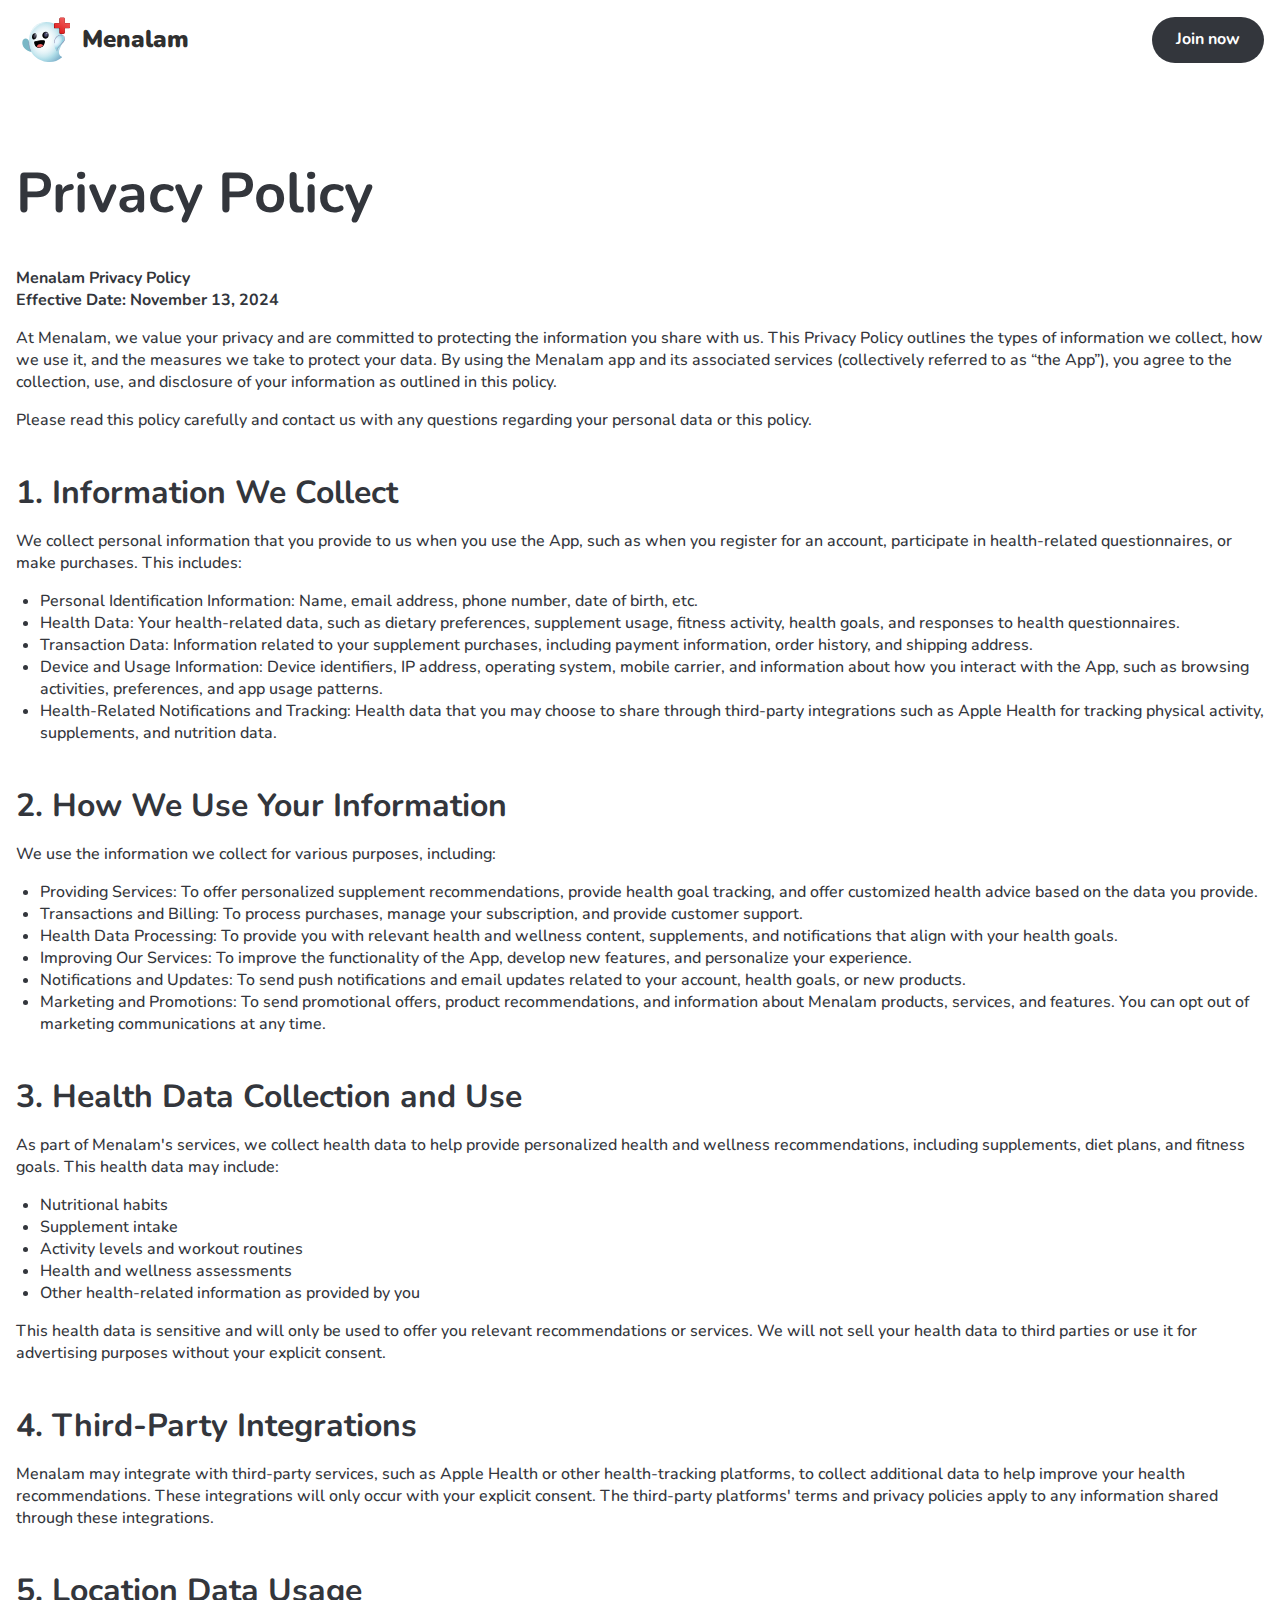
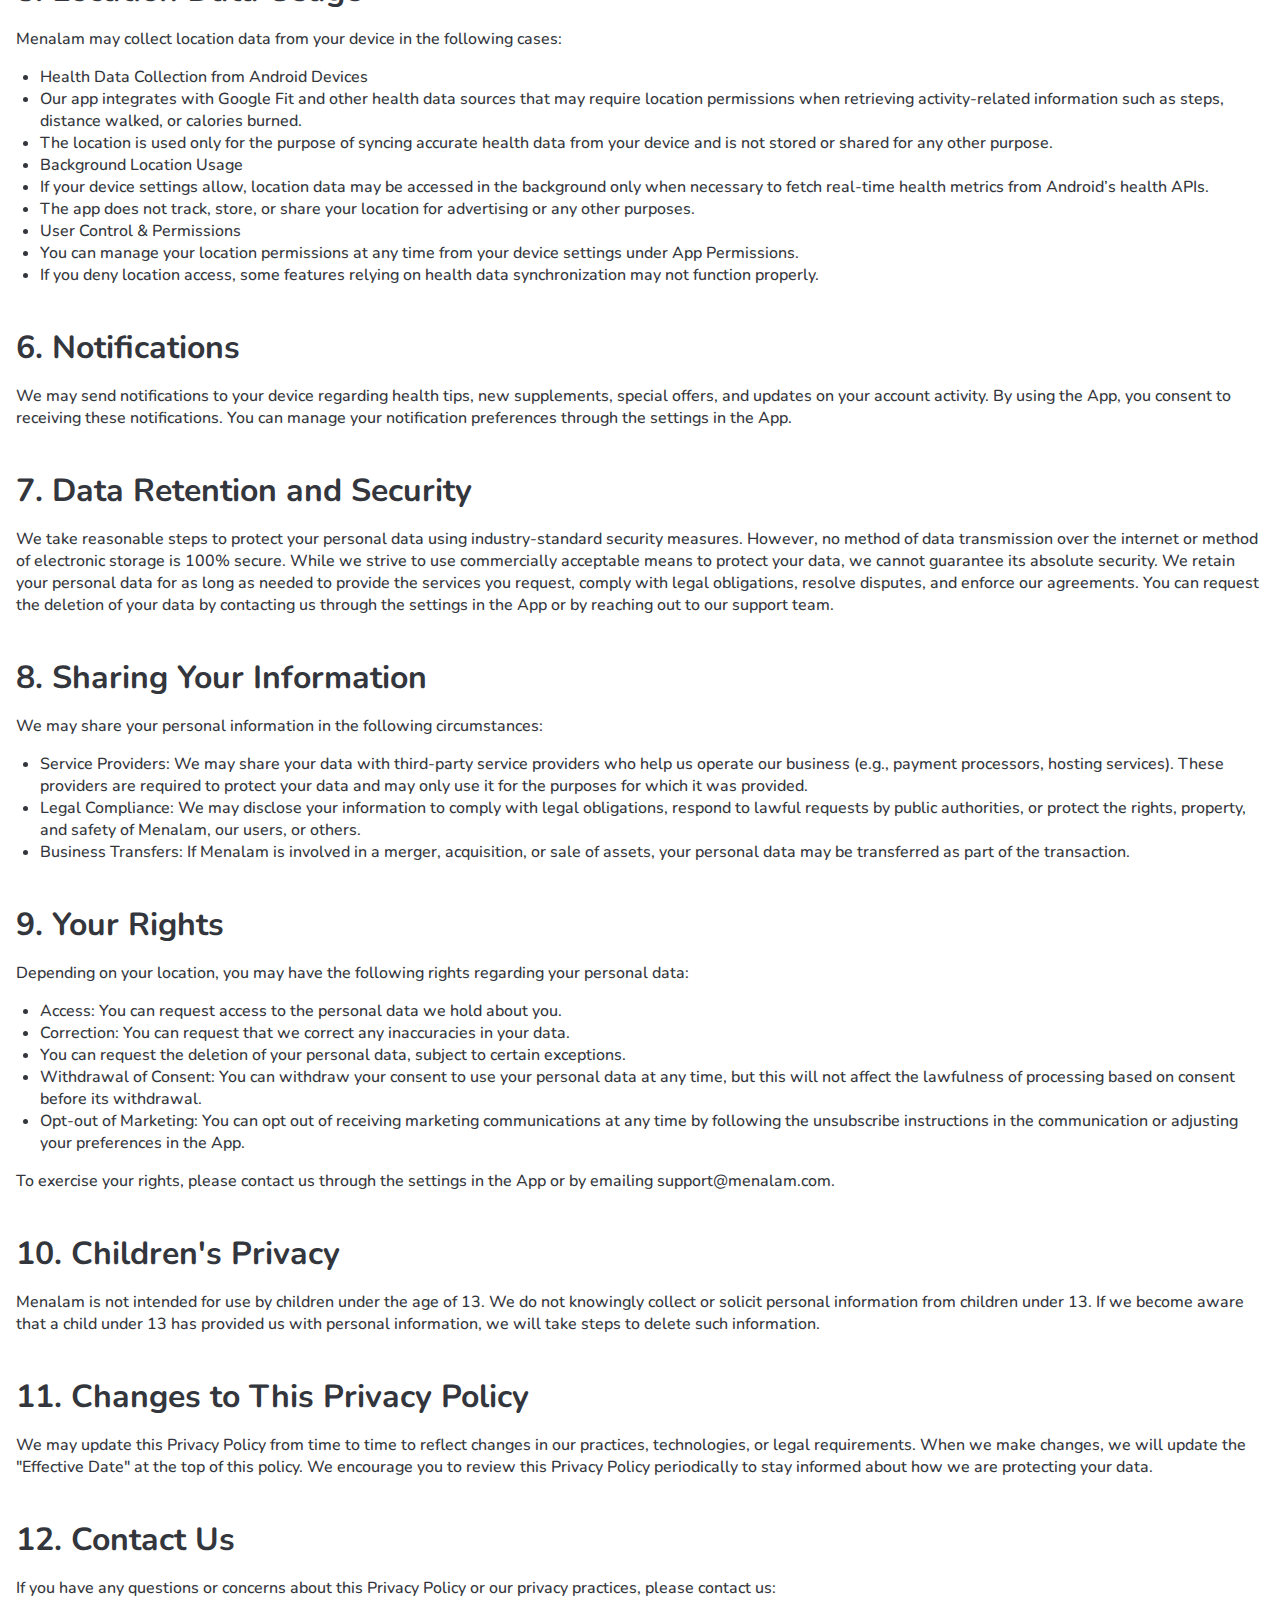
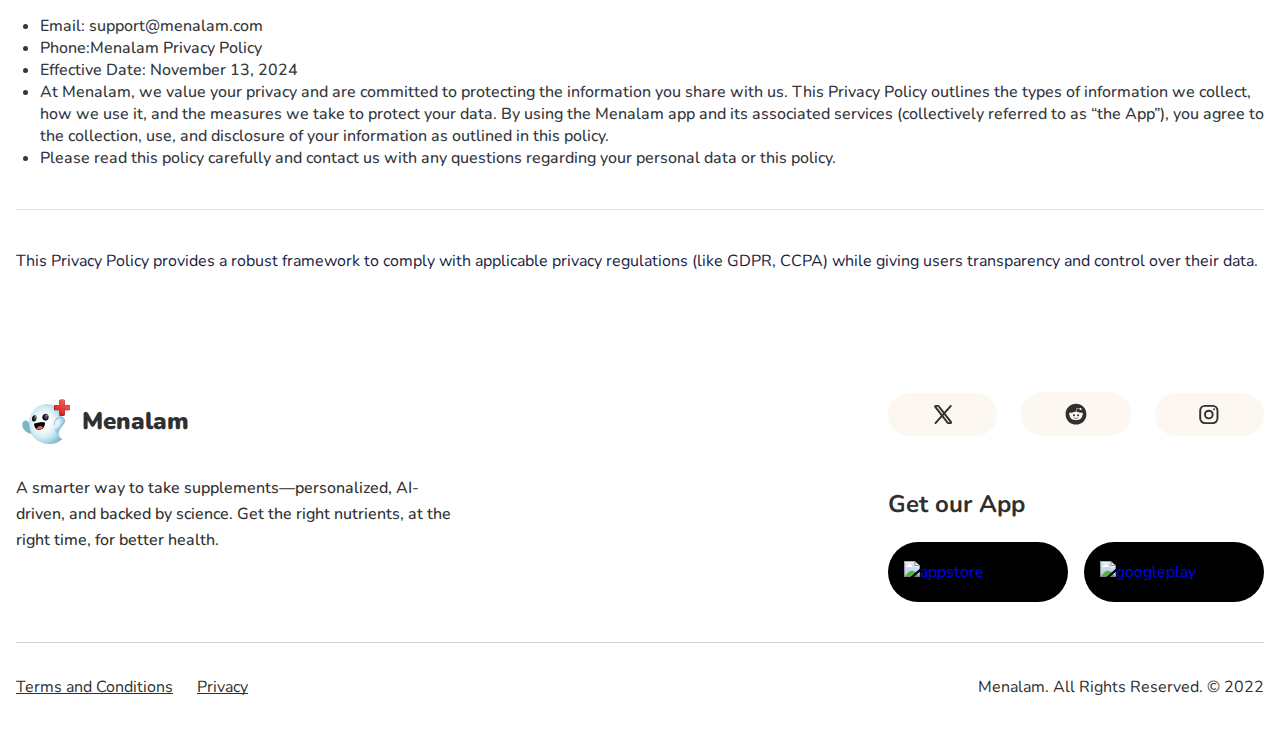
==== commit cd5a7f02: "fix: fixed animation issues" ====
--- a/privacy.html
+++ b/privacy.html
@@ -31,21 +31,22 @@
               <li class="header__nav-menu-item">
                 <a class="header__nav-menu-item-link" href="#">About</a>
               </li> -->
-              <li class="header__nav-menu-item">
+              <!-- <li class="header__nav-menu-item">
                 <a class="header__nav-menu-item-link" href="./privacy.html">Privacy</a>
-              </li>
+              </li> -->
               <!-- <li class="header__nav-menu-item">
                 <a class="header__nav-menu-item-link" href="#">Contact</a>
               </li> -->
-              <li class="header__nav-menu-item">
+              <!-- <li class="header__nav-menu-item">
                 <a class="header__nav-menu-item-link" href="./terms.html">Terms and Conditions</a>
-              </li>
+              </li> -->
               <li class="header__nav-menu-item">
                 <a
                   class="header__nav-menu-item-button"
                   href="https://apps.apple.com/us/app/menalam/id6741103231"
-                  >Join now</a
                 >
+                  Join now
+                </a>
               </li>
             </ul>
           </nav>
@@ -327,7 +328,11 @@
             </li>
           </ul>
 
-          <div class="info-page__disclaimer">This Privacy Policy provides a robust framework to comply with applicable privacy regulations (like GDPR, CCPA) while giving users transparency and control over their data.</div>
+          <div class="info-page__disclaimer">
+            This Privacy Policy provides a robust framework to comply with applicable privacy
+            regulations (like GDPR, CCPA) while giving users transparency and control over their
+            data.
+          </div>
         </div>
       </section>
     </main>
--- a/css/index.css
+++ b/css/index.css
@@ -547,9 +547,6 @@
   width: 100%;
   height: 100%;
   background: url(../assets/screen1.jpg) top center no-repeat;
-  background-size: contain;
-  background-attachment: fixed;
-  background-color: #ffffff;
 }
 .first-screen__iherb {
   padding: 40px 0;
@@ -1668,46 +1665,54 @@
 }
 @media (max-width: 576px) {
   .needs__slide_second .needs__slide-figure {
-    min-height: 240px;
     margin: 0 -24px;
   }
 }
-@-webkit-keyframes imgAnimation {
+@-webkit-keyframes scroll {
   from {
-    -webkit-transform: translateX(-20.5%);
-            transform: translateX(-20.5%);
+    -webkit-transform: translateX(0);
+            transform: translateX(0);
   }
   to {
-    -webkit-transform: translateX(-54.8%);
-            transform: translateX(-54.8%);
-  }
-}
-@keyframes imgAnimation {
+    -webkit-transform: translateX(-50%);
+            transform: translateX(-50%);
+  }
+}
+@keyframes scroll {
   from {
-    -webkit-transform: translateX(-20.5%);
-            transform: translateX(-20.5%);
+    -webkit-transform: translateX(0);
+            transform: translateX(0);
   }
   to {
-    -webkit-transform: translateX(-54.8%);
-            transform: translateX(-54.8%);
-  }
-}
-.needs__slide_second .needs__slide-figure-image {
-  display: block;
-  max-width: none;
-  width: 400%;
-  aspect-ratio: 2277/304;
-  -webkit-animation-name: imgAnimation;
-          animation-name: imgAnimation;
-  -webkit-animation-timing-function: linear;
-          animation-timing-function: linear;
-  -webkit-animation-duration: 10s;
-          animation-duration: 10s;
-  -webkit-animation-iteration-count: infinite;
-          animation-iteration-count: infinite;
-}
-@media (max-width: 576px) {
-  .needs__slide_second .needs__slide-figure-image {
+    -webkit-transform: translateX(-50%);
+            transform: translateX(-50%);
+  }
+}
+.needs__slide_second .needs__slide-figure-images {
+  display: -webkit-box;
+  display: -ms-flexbox;
+  display: flex;
+  min-width: 2742px;
+  -webkit-animation: scroll linear 10s infinite;
+          animation: scroll linear 10s infinite;
+}
+@media (max-width: 576px) {
+  .needs__slide_second .needs__slide-figure-images {
+    min-width: 2164px;
+  }
+}
+.needs__slide_second .needs__slide-figure-images-item {
+  display: block;
+  -webkit-box-flex: 0;
+      -ms-flex: 0 0 auto;
+          flex: 0 0 auto;
+  max-width: 100%;
+  width: 1371px;
+  height: 304px;
+}
+@media (max-width: 576px) {
+  .needs__slide_second .needs__slide-figure-images-item {
+    width: 1082px;
     height: 240px;
   }
 }
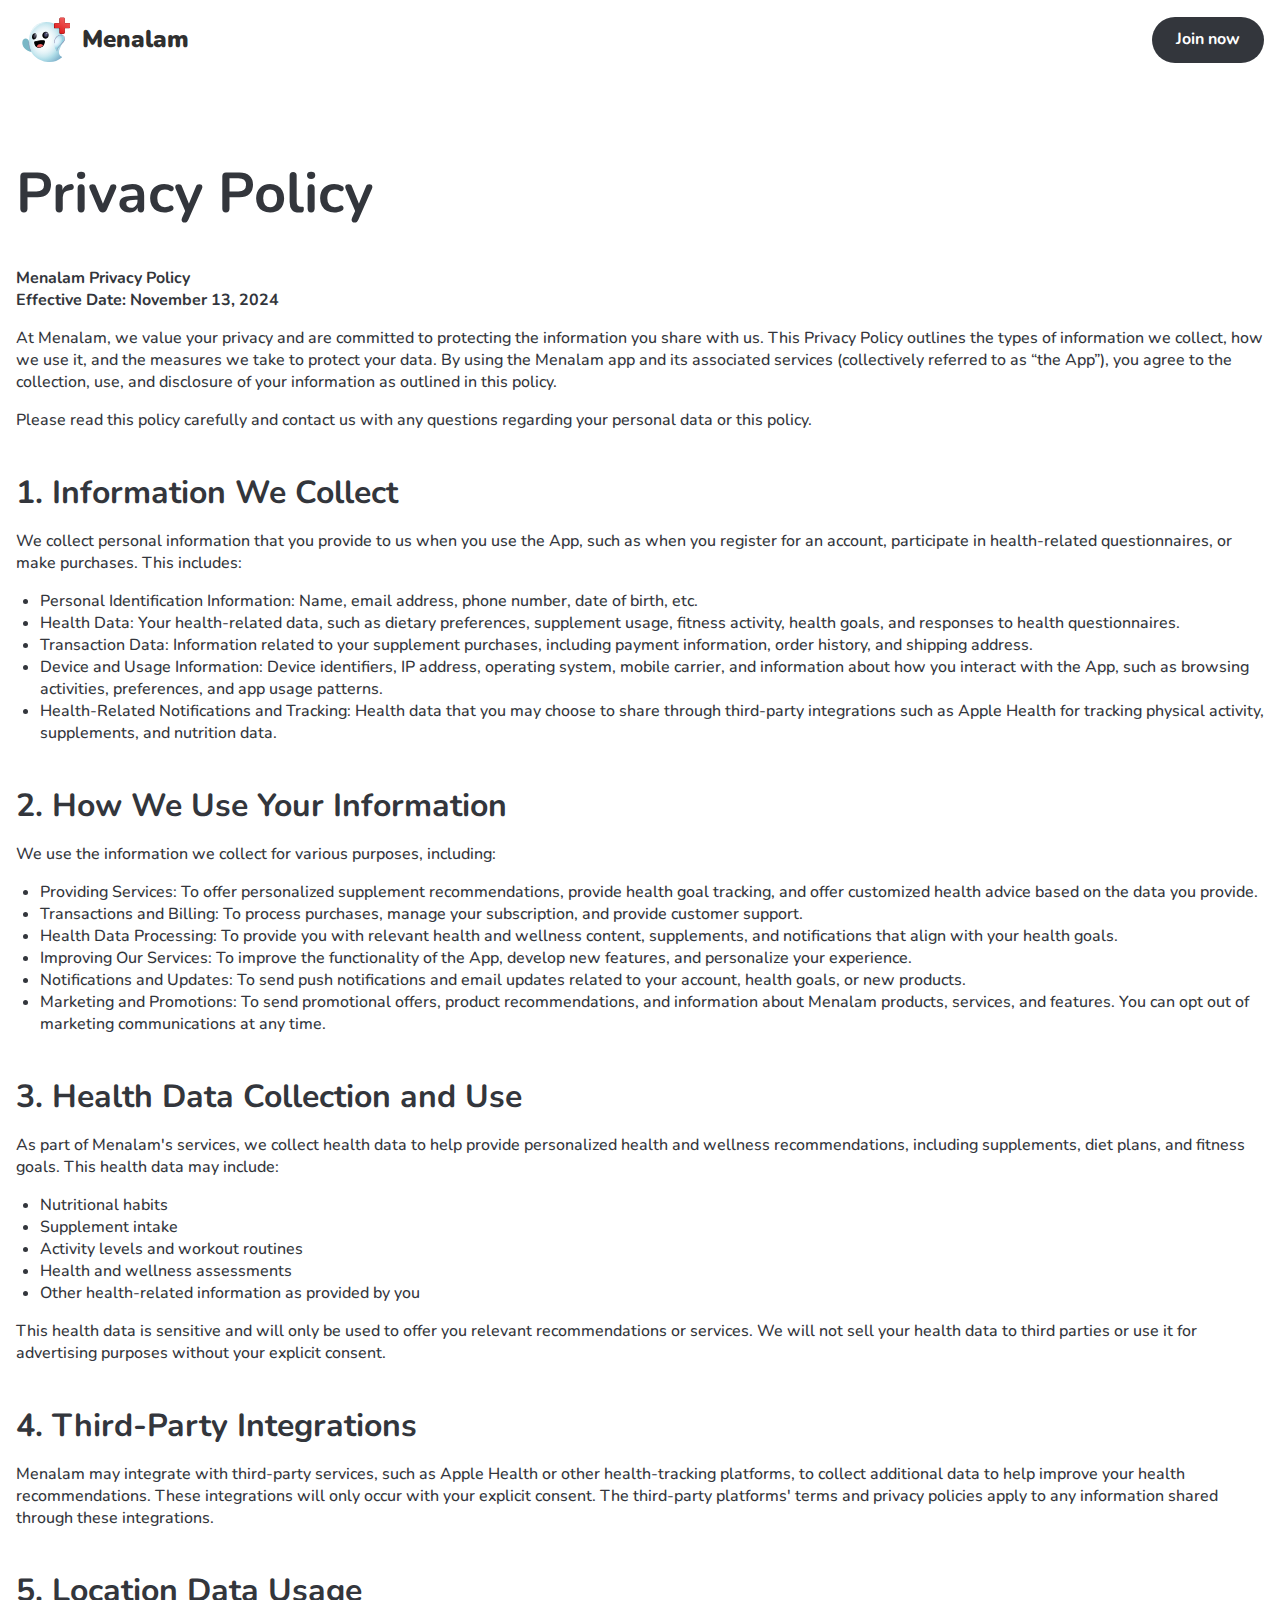
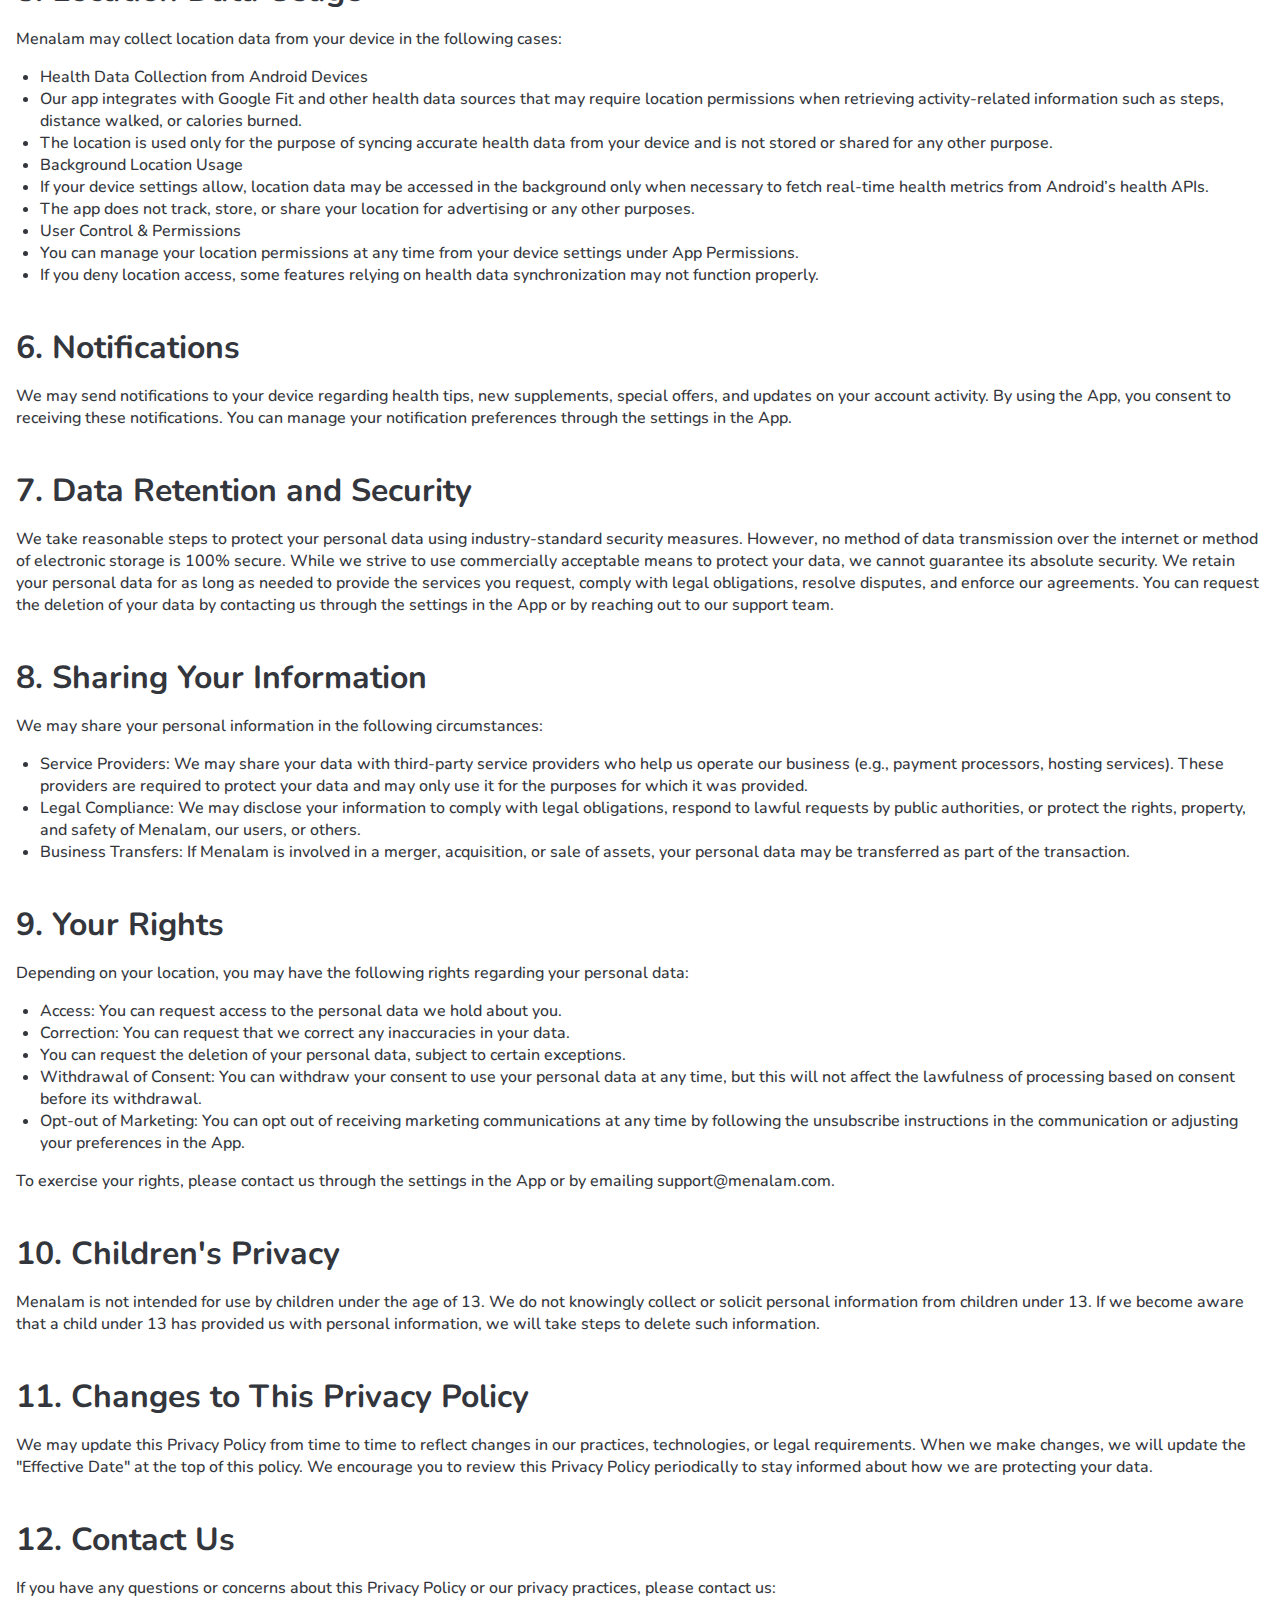
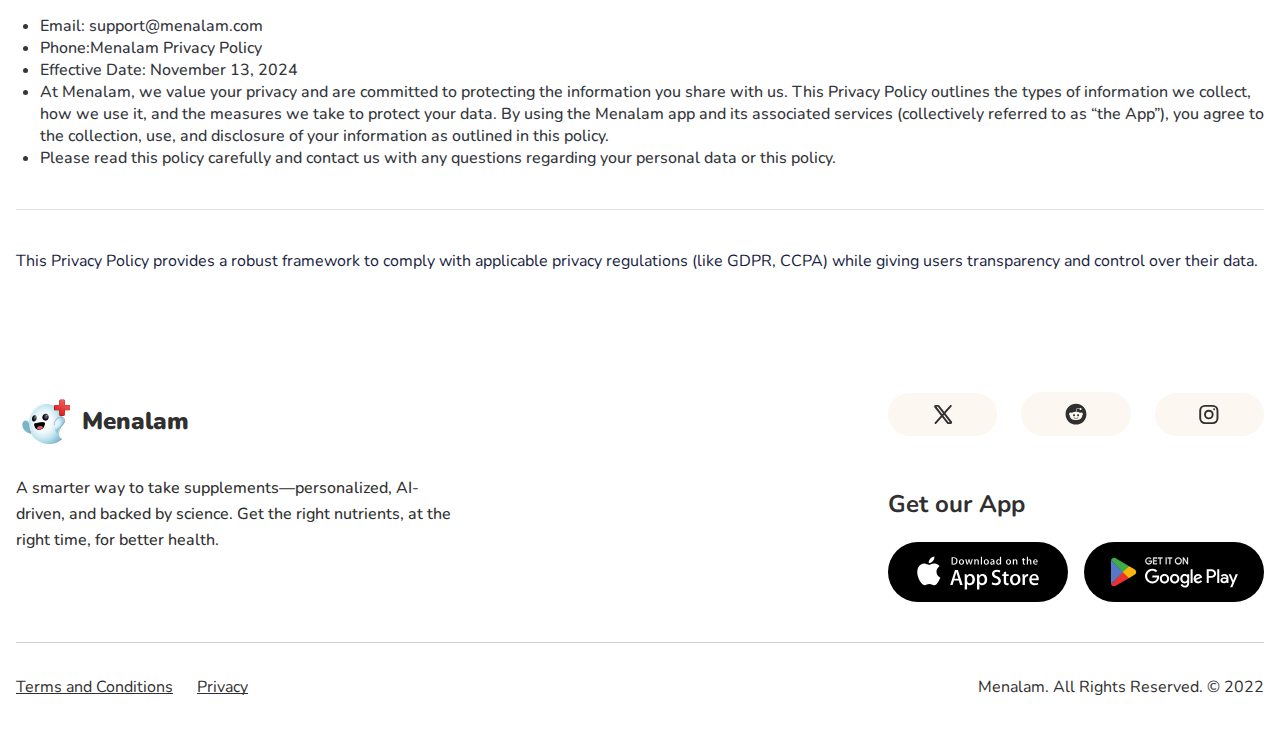
==== commit 3e5b317b: "fix: fixed icons" ====
--- a/privacy.html
+++ b/privacy.html
@@ -10,6 +10,37 @@
     <link rel="stylesheet" href="./css/index.css" />
     <script src="./js/swiper-bundle.min.js"></script>
     <script type="module" src="./js/index.js" defer></script>
+
+    
+    <!-- Meta Pixel Code -->
+    <script>
+      !(function (f, b, e, v, n, t, s) {
+        if (f.fbq) return;
+        n = f.fbq = function () {
+          n.callMethod ? n.callMethod.apply(n, arguments) : n.queue.push(arguments);
+        };
+        if (!f._fbq) f._fbq = n;
+        n.push = n;
+        n.loaded = !0;
+        n.version = '2.0';
+        n.queue = [];
+        t = b.createElement(e);
+        t.async = !0;
+        t.src = v;
+        s = b.getElementsByTagName(e)[0];
+        s.parentNode.insertBefore(t, s);
+      })(window, document, 'script', 'https://connect.facebook.net/en_US/fbevents.js');
+      fbq('init', '1503014997769648');
+      fbq('track', 'PageView');
+    </script>
+    <noscript
+      ><img
+        height="1"
+        width="1"
+        style="display: none"
+        src="https://www.facebook.com/tr?id=1503014997769648&ev=PageView&noscript=1"
+    /></noscript>
+    <!-- End Meta Pixel Code -->
   </head>
 
   <body>
@@ -384,7 +415,7 @@
               >
                 <img
                   class="footer__details-download-link-image"
-                  src="./assets/appstore.png"
+                  src="./assets/appstore.svg"
                   alt="appstore"
                 />
               </a>
@@ -394,7 +425,7 @@
               >
                 <img
                   class="footer__details-download-link-image"
-                  src="./assets/googleplay.png"
+                  src="./assets/googleplay.svg"
                   alt="googleplay"
                 />
               </a>
--- a/css/index.css
+++ b/css/index.css
@@ -541,6 +541,7 @@
   right: 4%;
   bottom: 0;
   aspect-ratio: 440/910;
+  overflow: hidden;
 }
 .first-screen__phone-content-screen-image {
   display: block;
